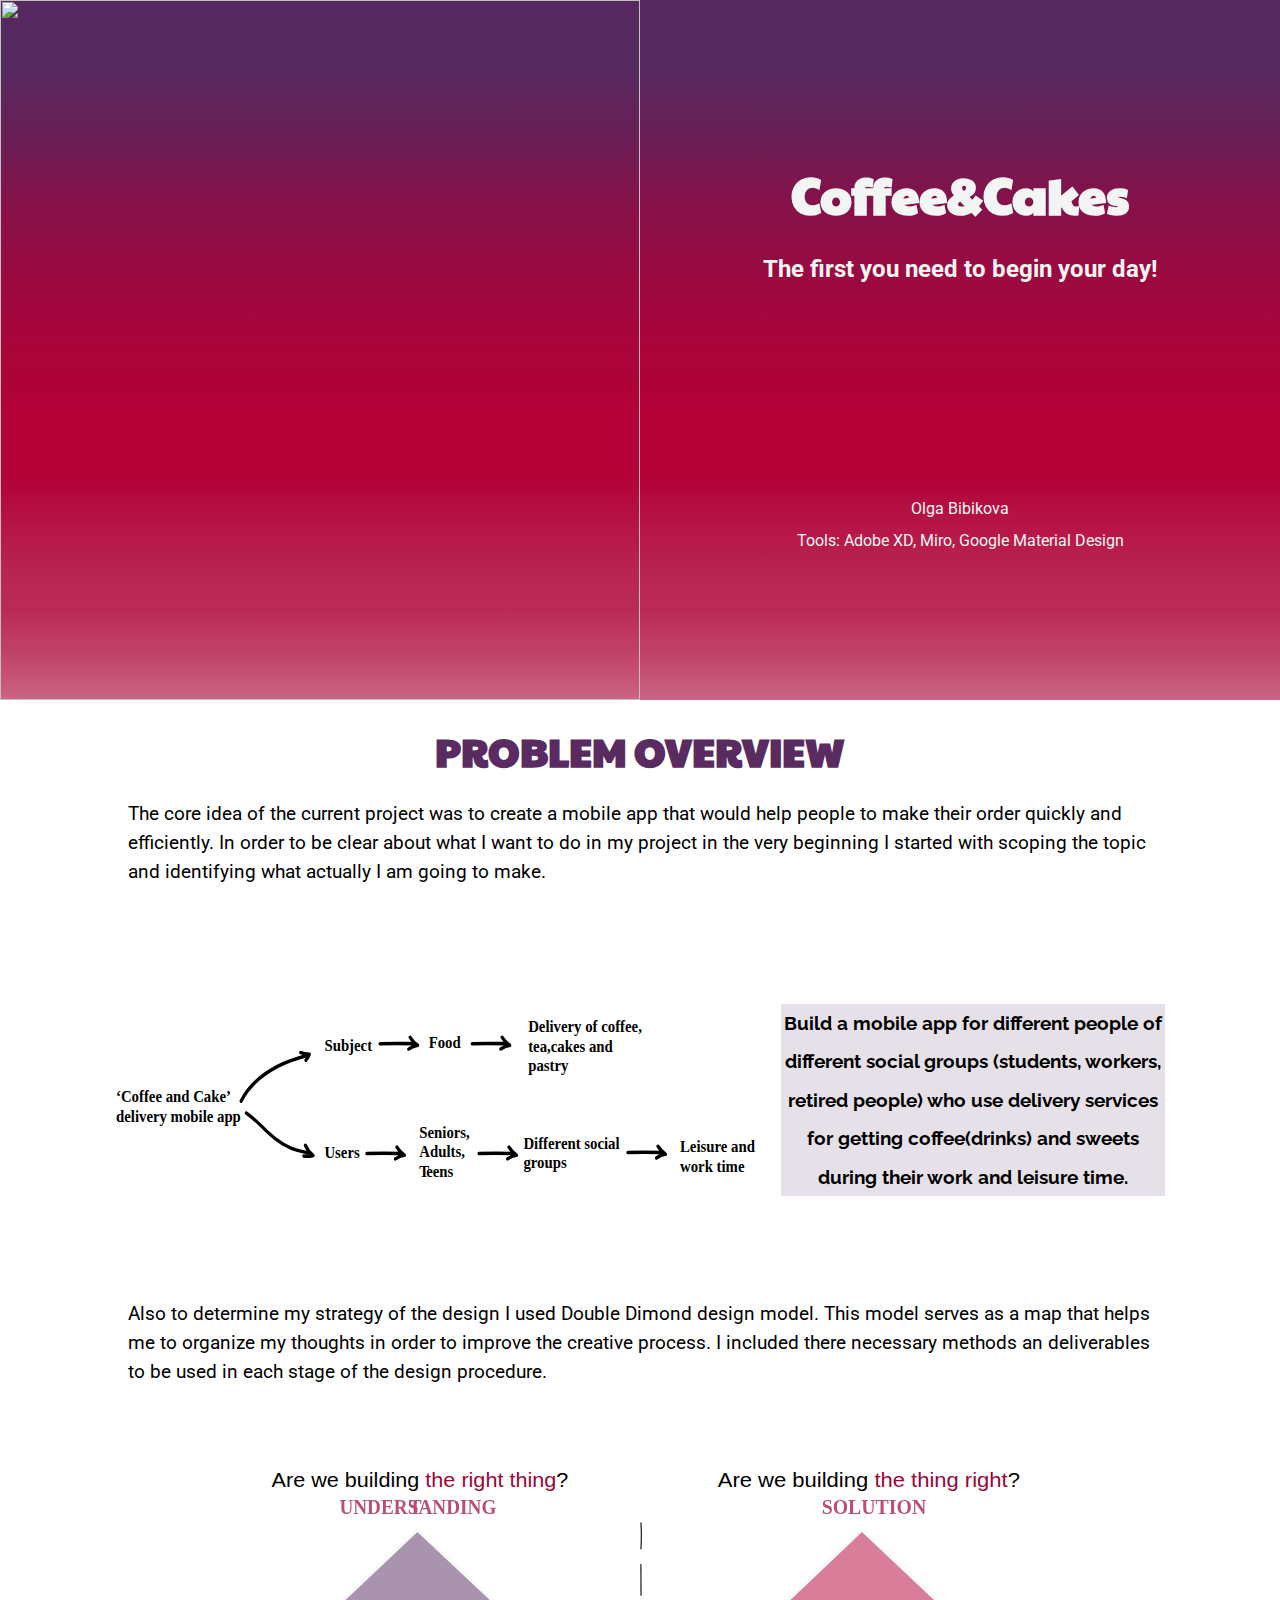
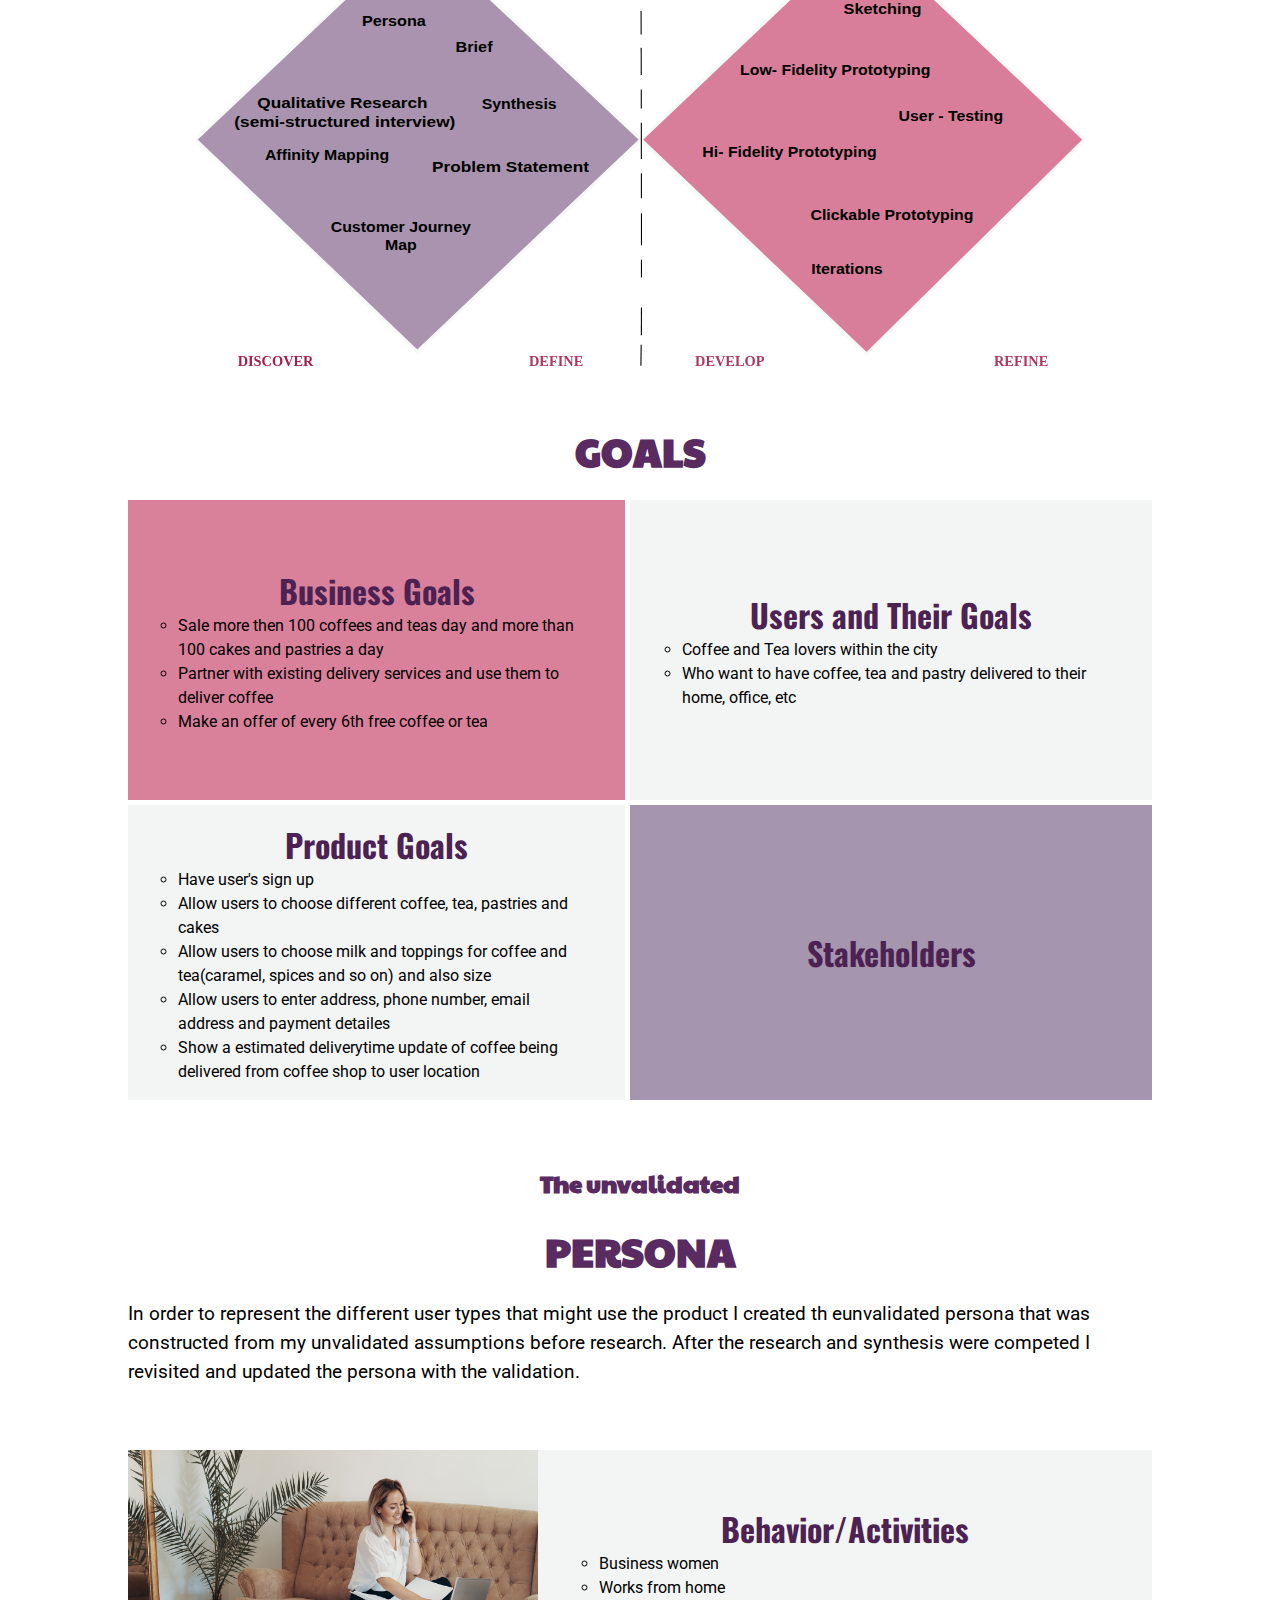
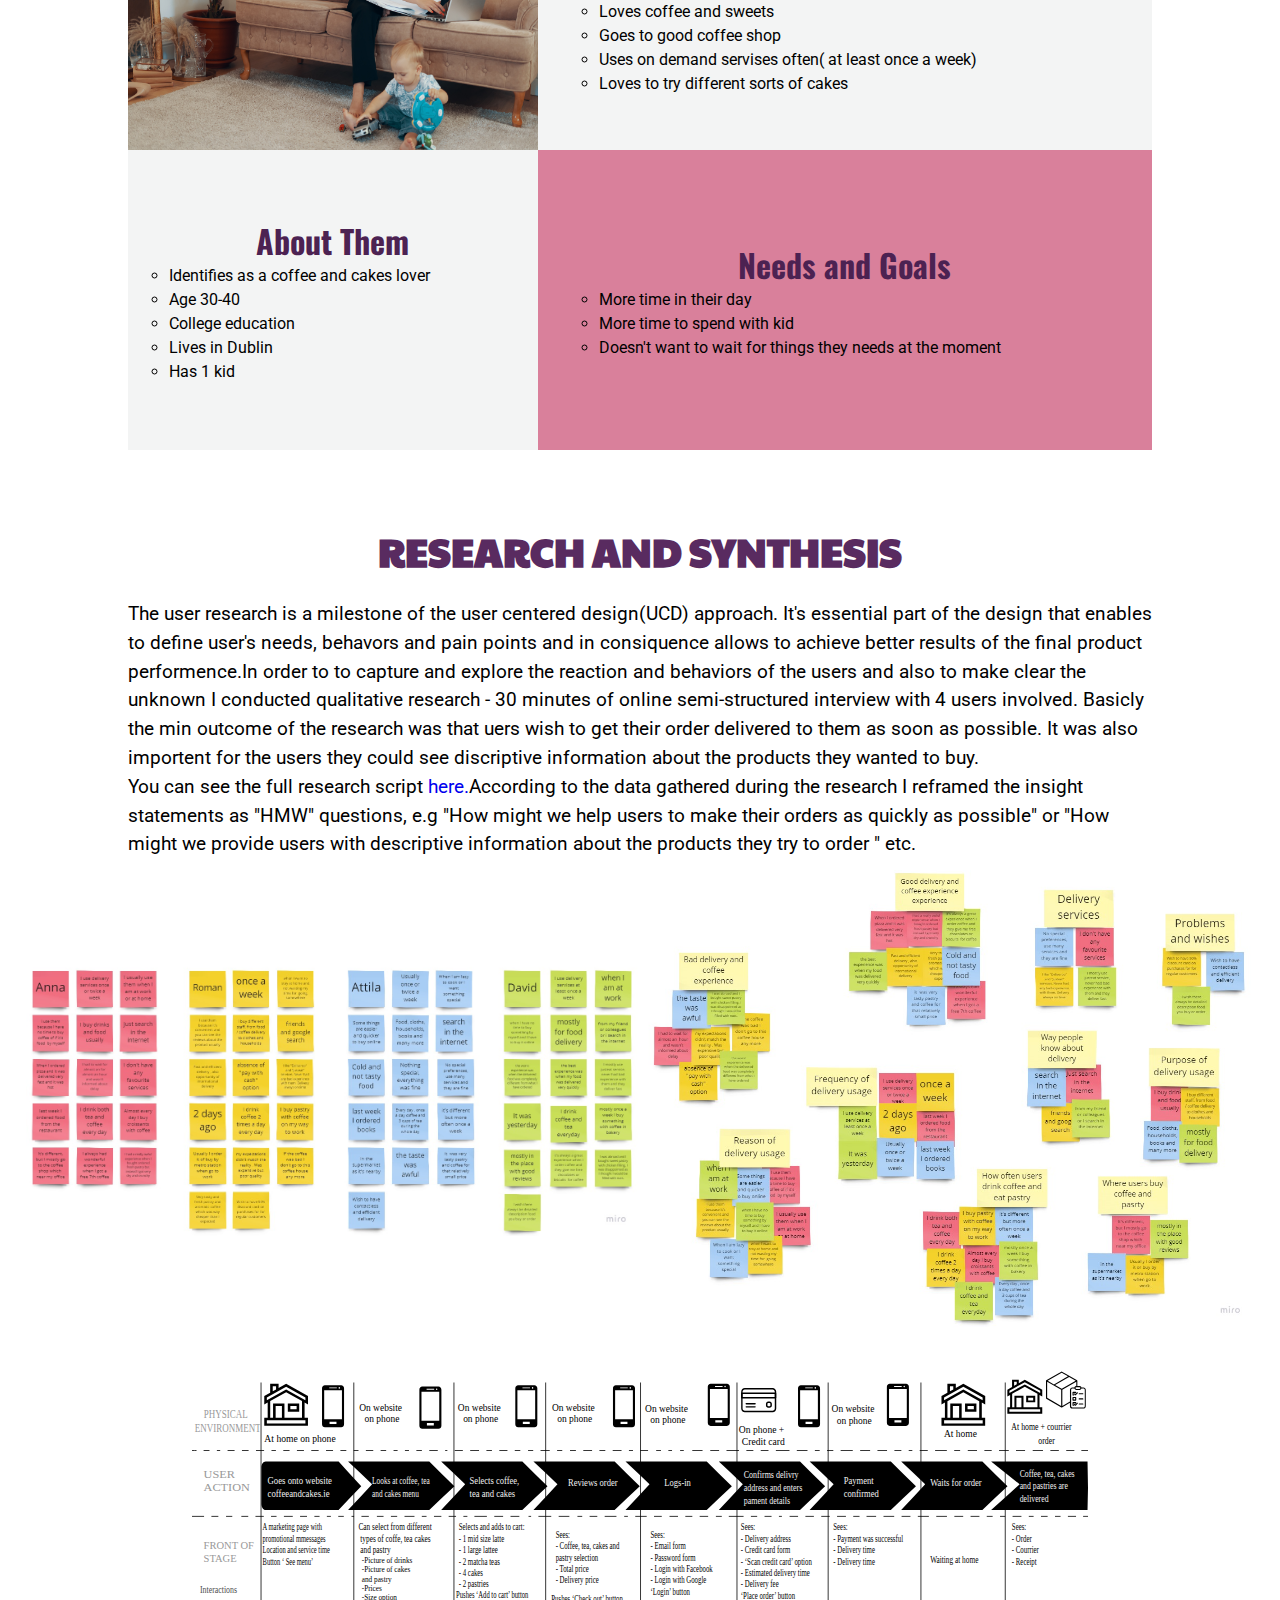
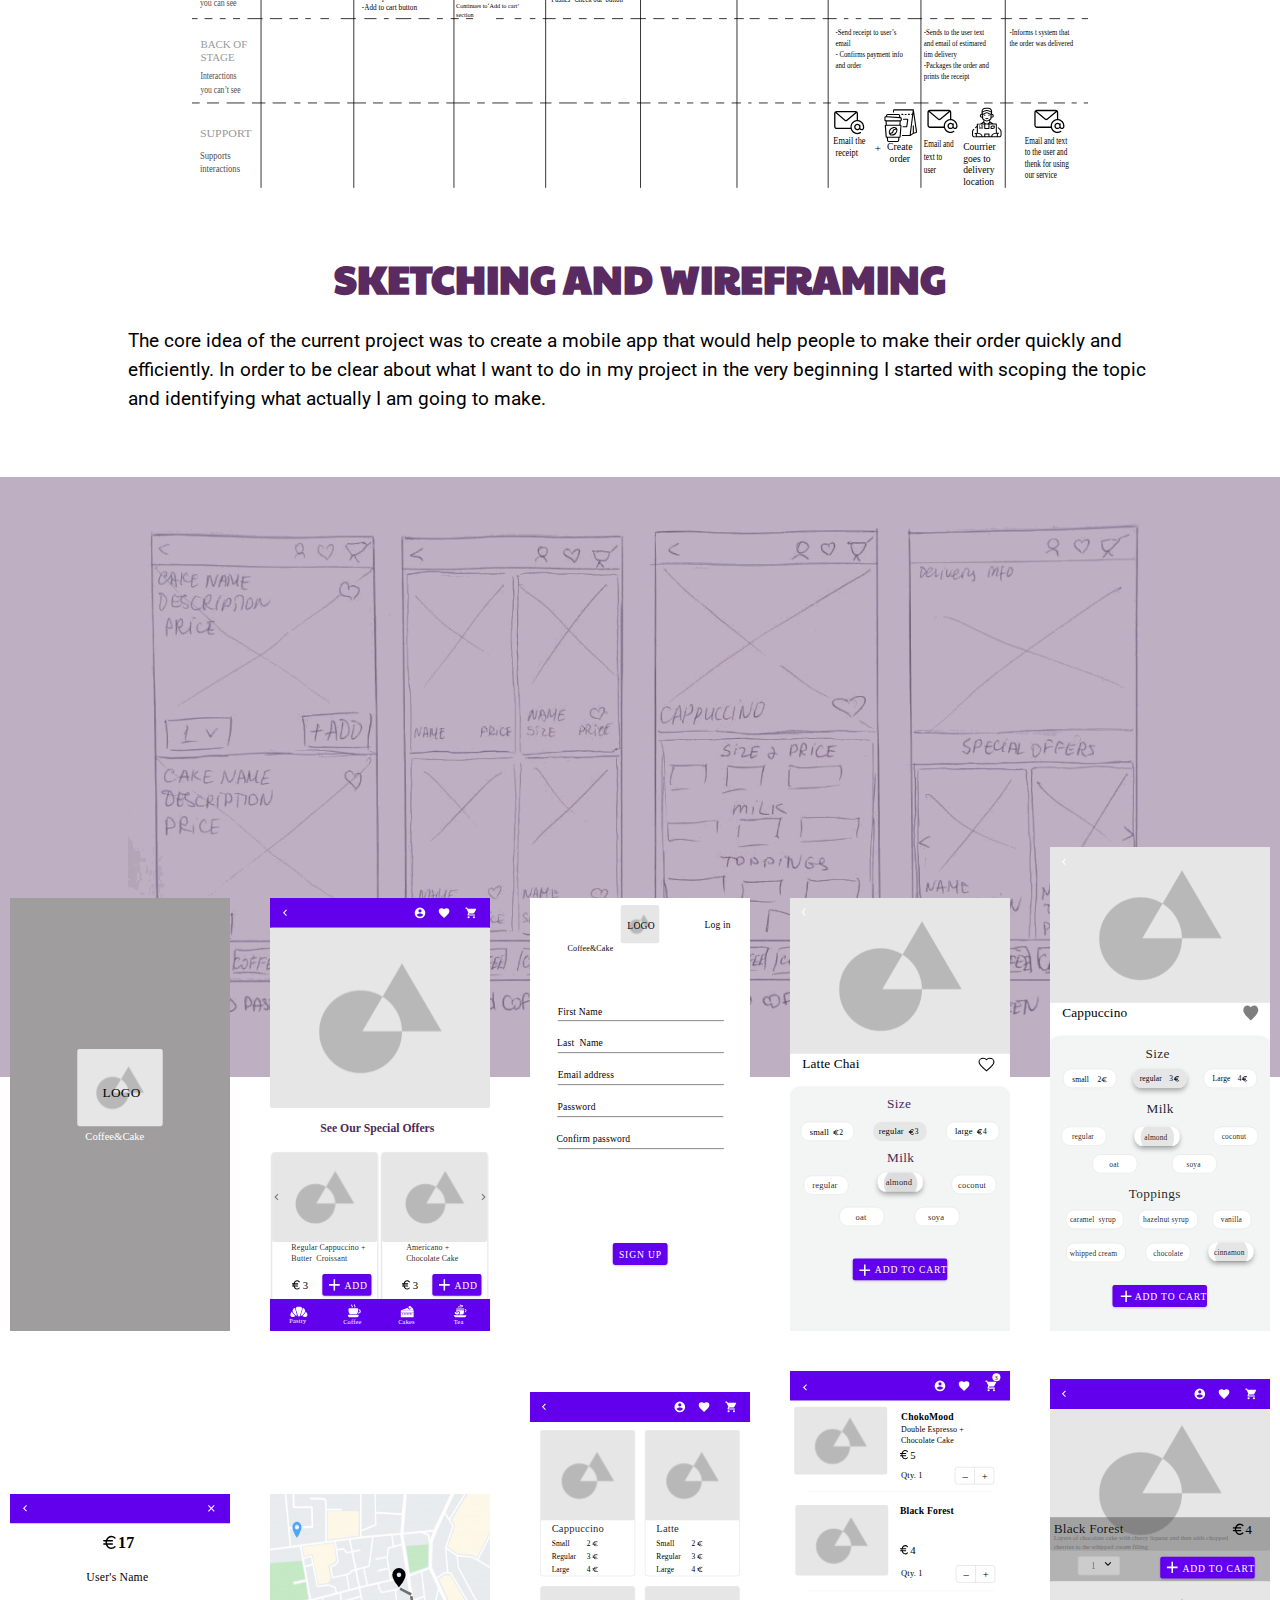
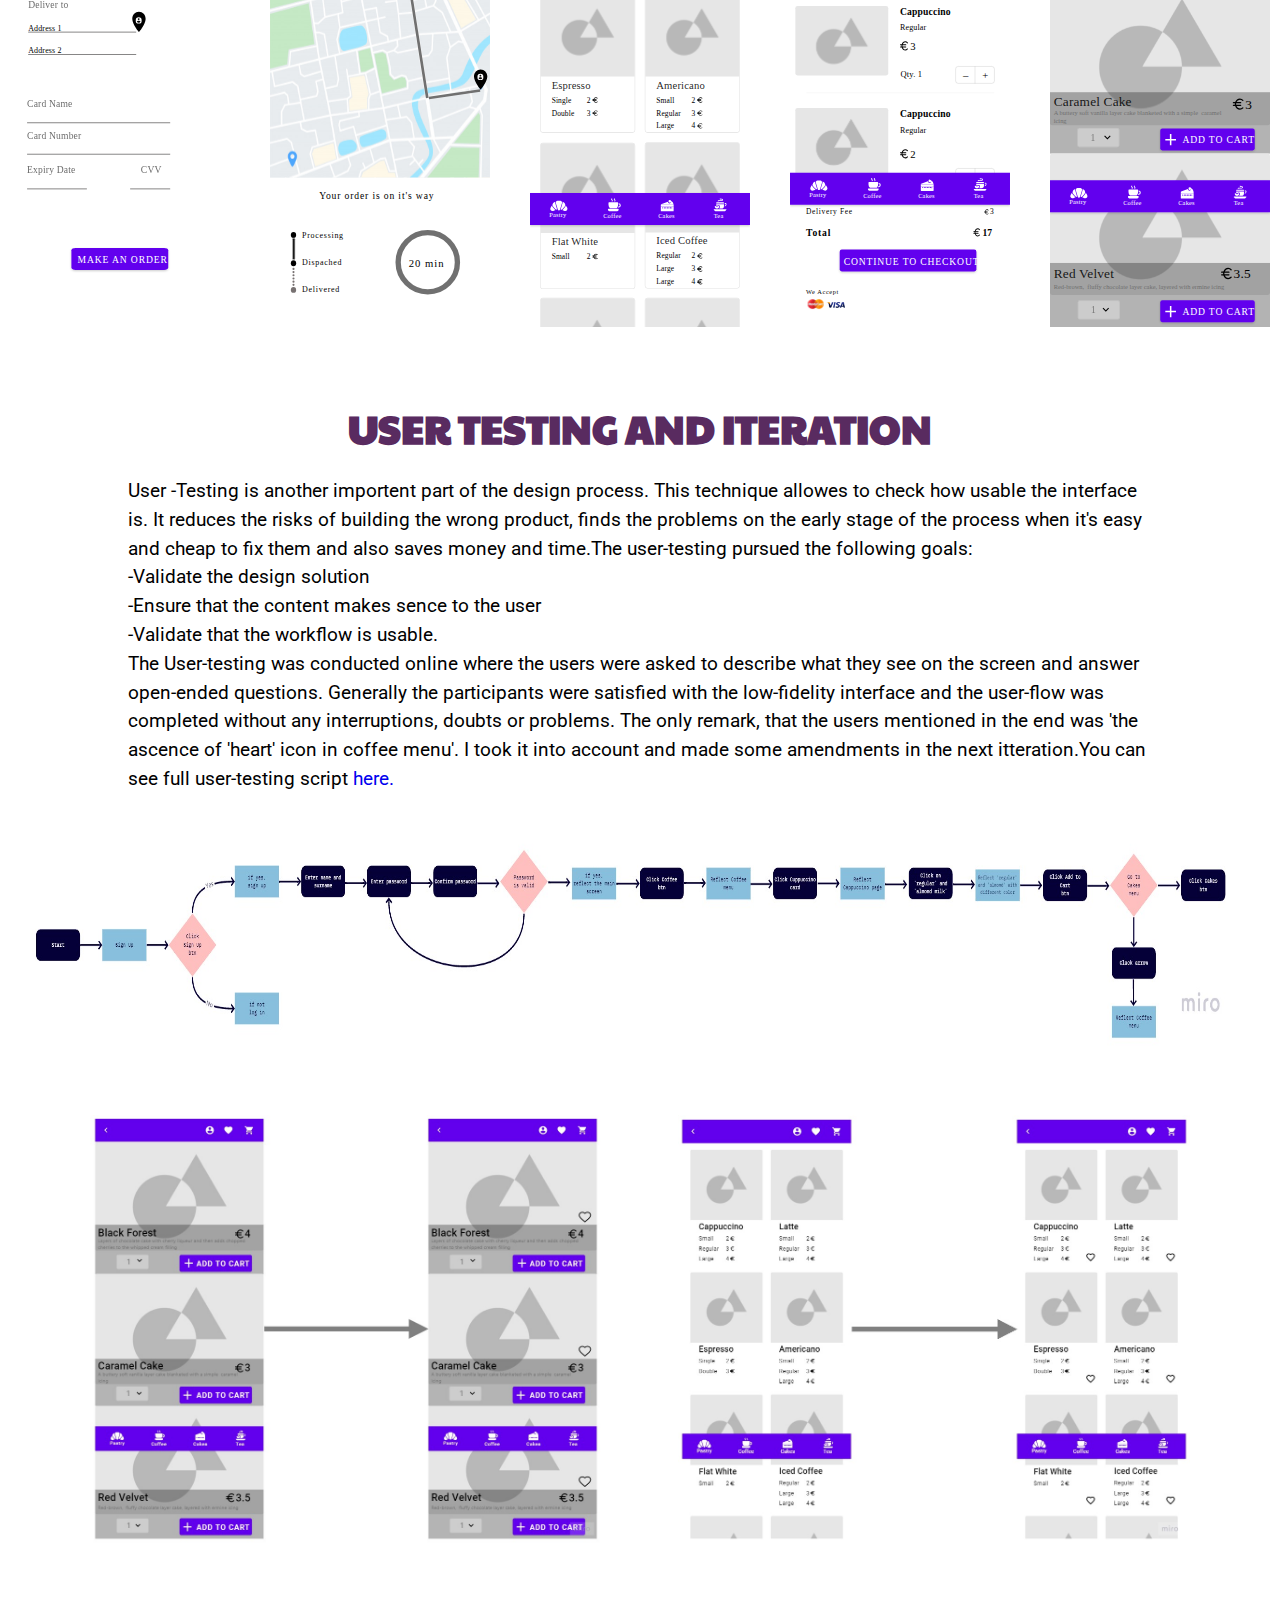
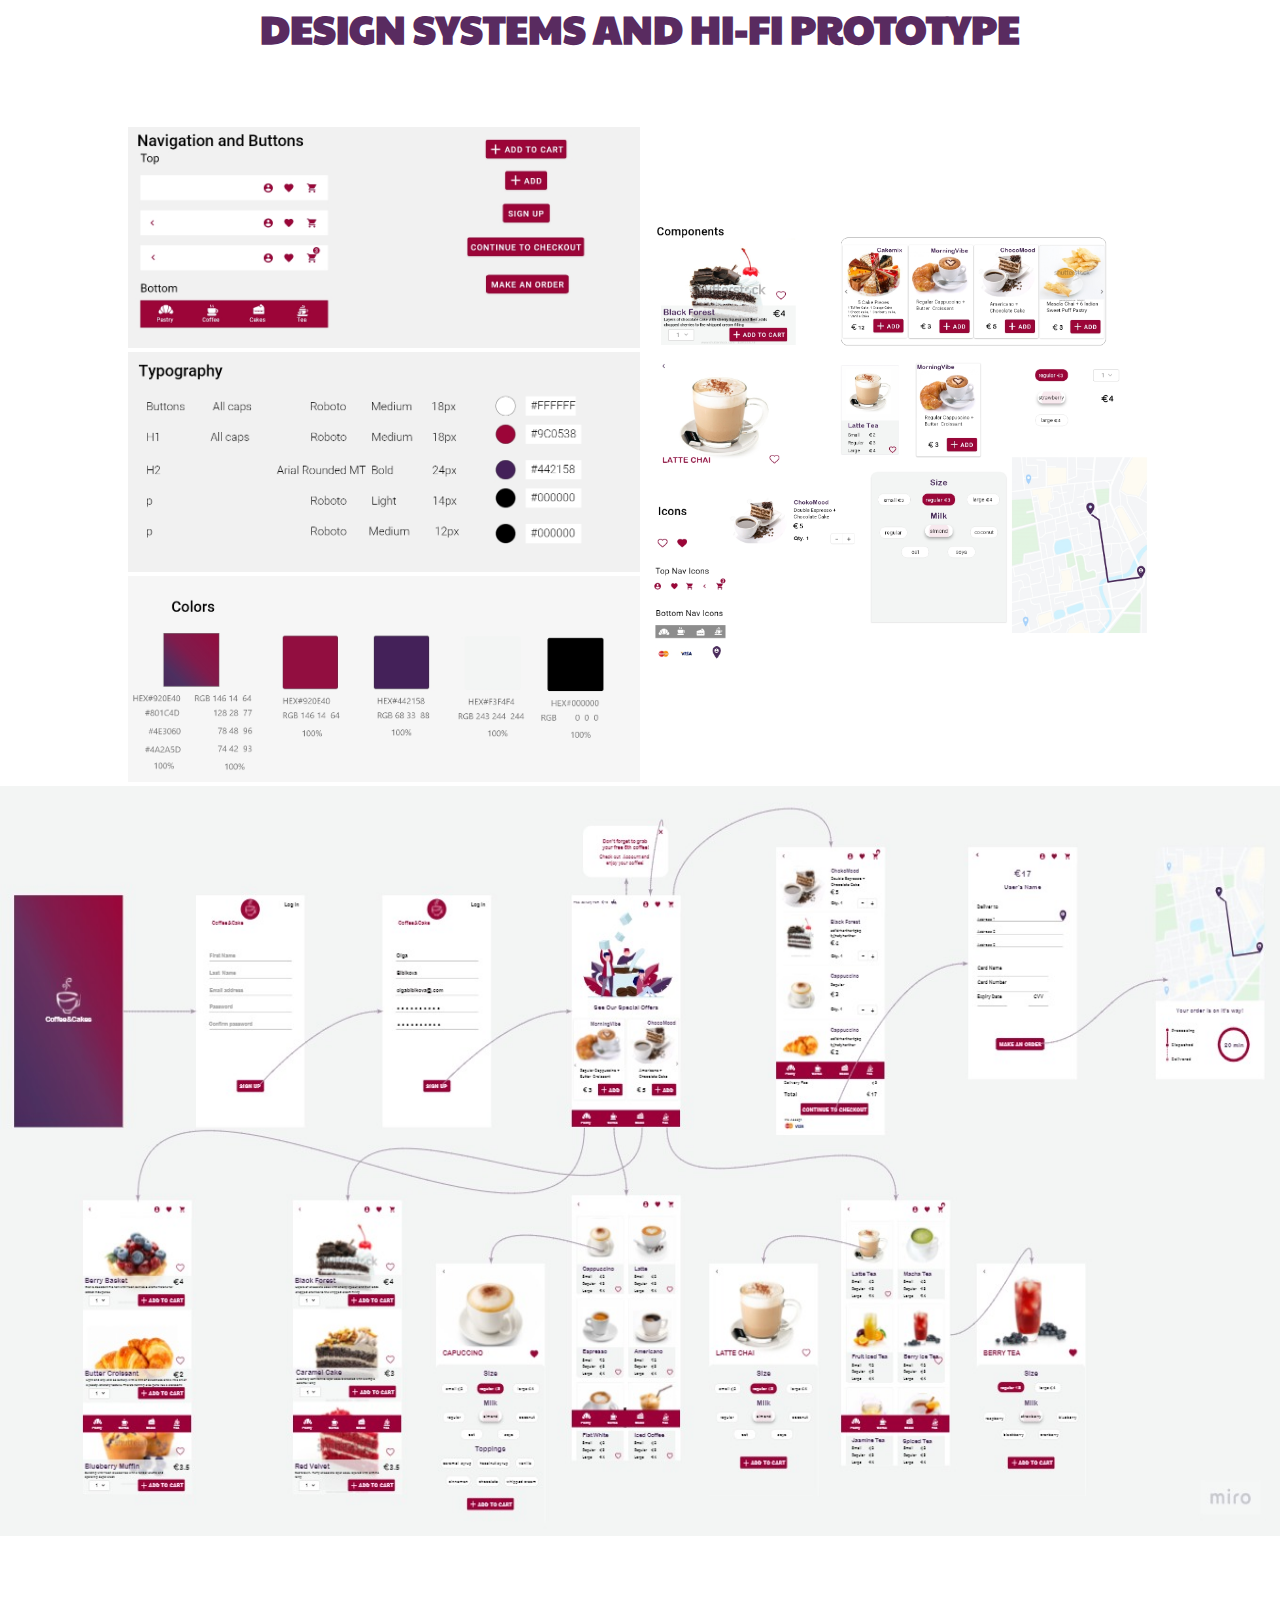
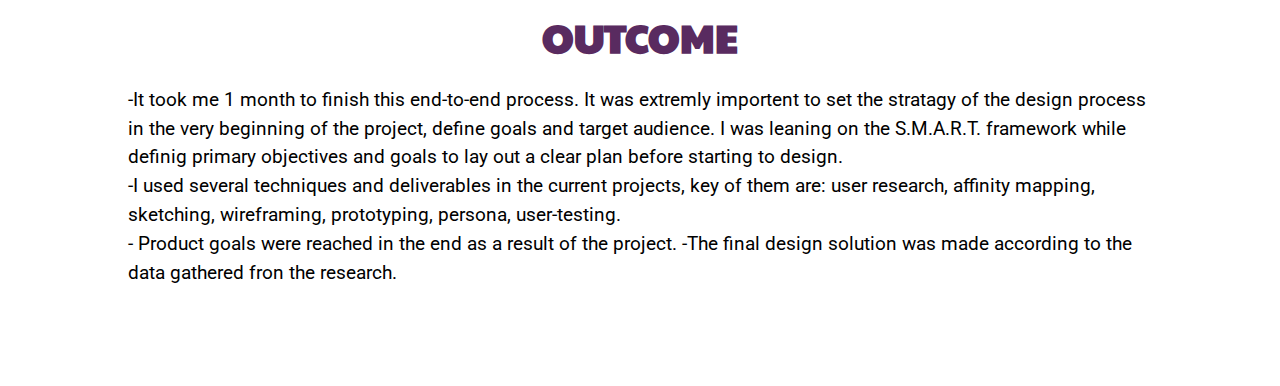
==== Coffee and cakes skillshare project/index.html @ ee116f61 "change folder" ====
<!DOCTYPE html>
<html lang="en">

<head>
    <meta charset="UTF-8">
    <meta name="viewport" content="width=device-width, initial-scale=1">
    <title>Document</title>
    <link rel="stylesheet" href="style.css">
</head>

<body>
    <header>
        <div class="mockup">
            <img src="mockup.png" alt="">
        </div>
        <div class="description">
            <h1>Coffee&Cakes</h1>
            <h3>The first you need to begin your day!</h3>
            <p>Olga Bibikova <br> Tools: Adobe XD, Miro, Google Material Design
            </p>
        </div>
    </header>

    <article>
        <article id="problem">

            <h1>PROBLEM OVERVIEW</h1>
            <p>The core idea of the current project was to create a mobile app that would help people to make their
                order quickly and efficiently. In order to be clear about what I want to do in my project
                in the very beginning I started with scoping the topic and identifying what actually I am going to make.
            </p>
            <div class="scope">
                <img src="scope chart.svg" alt="">
                <h4>Build a mobile app for different people of different social groups (students, workers, retired
                    people) who use delivery services for getting coffee(drinks) and sweets during their work and
                    leisure time.</h4>
            </div>
        </article>

        <article id="double-dimond">
            <p>Also to determine my strategy of the design I used Double Dimond design model. This model serves as a map
                that
                helps me to organize my thoughts in order to improve the creative process. I included there necessary
                methods an deliverables to be used in each stage of the design procedure. </p>
            <img src="double dimond 4.svg" alt="">
        </article>




        <article id="goals">
            <h1>GOALS</h1>
            <div class="goals">

                <div class="grid">
                    <div id="item1">
                        <h2>Business Goals</h2>
                        <ul>

                            <li>
                                <p>Sale more then 100 coffees and teas day and more than 100 cakes and pastries a day
                                </p>
                            </li>
                            <li>
                                <p>Partner with existing delivery services and use them to deliver coffee</p>
                            </li>
                            <li>
                                <p>Make an offer of every 6th free coffee or tea</p>
                            </li>
                        </ul>
                    </div>

                    <div id="item2">
                        <h2>Users and Their Goals</h2>
                        <ul>
                            <li>
                                <p>Coffee and Tea lovers within the city</p>
                            </li>
                            <li>
                                <p>Who want to have coffee, tea and pastry delivered to their home, office, etc</p>
                            </li>
                        </ul>
                    </div>
                    <div id="item3">
                        <h2>Product Goals</h2>
                        <ul>
                            <li>
                                <p>Have user's sign up</p>
                            </li>
                            <li>
                                <p>Allow users to choose different coffee, tea, pastries and cakes</p>
                            </li>
                            <li>
                                <p>Allow users to choose milk and toppings for coffee and tea(caramel, spices and so on)
                                    and also size
                                </p>
                            </li>
                            <li>
                                <p>Allow users to enter address, phone number, email address and payment detailes</p>
                            </li>
                            <li>
                                <p> Show a estimated deliverytime update of coffee being delivered from coffee shop to
                                    user location</p>
                            </li>
                        </ul>

                    </div>
                    <div id="item4">
                        <h2>Stakeholders</h2>
                    </div>
                </div>

            </div>
        </article>

        <article id="persona">
            <h3> The unvalidated</h3>
            <h1> PERSONA</h1>
            <p>In order to represent the different user types that might use the product I
                created th eunvalidated persona that was constructed from my unvalidated assumptions
                before research. After the research and synthesis were competed I revisited and updated the persona
                with the validation.
            </p>
            <div class="persona">

                <div class="gridpersona">
                    <div id="item5"><img src="persona 2.jpg" alt=""></div>
                    <div id="item6">
                        <h2>Behavior/Activities</h2>
                        <ul>
                            <li>Business women</li>
                            <li>Works from home</li>
                            <li>Loves coffee and sweets</li>
                            <li>Goes to good coffee shop</li>
                            <li>Uses on demand servises often( at least once a week)</li>
                            <li>Loves to try different sorts of cakes</li>
                        </ul>
                    </div>
                    <div id="item7">
                        <h2>About Them</h2>
                        <ul>
                            <li>Identifies as a coffee and cakes lover</li>
                            <li>Age 30-40</li>
                            <li>College education</li>
                            <li>Lives in Dublin</li>
                            <li>Has 1 kid</li>

                        </ul>
                    </div>
                    <div id="item8">
                        <h2>Needs and Goals</h2>
                        <ul>
                            <li>More time in their day</li>
                            <li>More time to spend with kid</li>
                            <li>Doesn't want to wait for things they needs at the moment</li>

                        </ul>
                    </div>
                </div>
            </div>
        </article>
        <article id="research">
            <h1>RESEARCH AND SYNTHESIS</h1>
            <p>The user research is a milestone of the user centered design(UCD) approach. It's essential part of the
                design
                that enables to define user's needs, behavors and pain points and in consiquence
                allows to achieve better results of the final product performence.In order to to capture and explore the
                reaction and behaviors
                of the users and also to make clear the unknown
                I conducted qualitative research - 30 minutes of online semi-structured interview with 4 users involved.
                Basicly the min outcome of the research was that
                uers wish to get their order delivered to them as soon as possible. It was also importent for the users
                they could see discriptive information about the products they wanted to buy. <br>
                You can see the full research script <a href="research script.pdf" target="blank">here.</a>According to
                the data gathered during the research I
                reframed the insight statements as "HMW" questions, e.g "How might we help users to make their orders as
                quickly as possible" or "How might we
                provide users with descriptive information about the products they try to order " etc.


            </p>

            <div class="affinitymap">
                <img src="affinity map full.jpg" alt="">
                <img src="affinity map by themes.jpg" alt="">
            </div>
            <div class="journey-map">
                <img src="Customer Journey map2.svg" alt="">
            </div>
        </article>
        <article id="lo-fi-prot">

            <h1>SKETCHING AND WIREFRAMING</h1>
            <p>The core idea of the current project was to create a mobile app that would help people to make their
                order quickly and efficiently. In order to be clear about what I want to do in my project
                in the very beginning I started with scoping the topic and identifying what actually I am going to make.
            </p>
            <div class="overlay">
                <div class="overlay-box"></div>
                <img src="sketch3transparent.png" alt="">
            </div>
            <div class="lo-fi-prot">

                <div class="lofiimg">
                    <img src="lofi/Google Pixel 3XL – 1.svg" alt="">
                    <img src="lofi/Google Pixel 3XL – 2.svg" alt="">
                    <img src="lofi/Google Pixel 3XL – 8.svg" alt="">
                    <img src="lofi/Google Pixel 3XL – 7.svg" alt="">
                    <img src="lofi/Google Pixel 3XL – 4.svg" alt="">
                </div>
                <div class="lofiimg1">
                    <img src="lofi/Google Pixel 3XL – 12.svg" alt="">
                    <img src="lofi/Google Pixel 3XL – 13.svg" alt="">
                    <img src="lofi/Google Pixel 3XL – 3.svg" alt="">
                    <img src="lofi/Google Pixel 3XL – 6.svg" alt="">
                    <img src="lofi/Google Pixel 3XL – 5.svg" alt="">
                </div>
            </div>

        </article>

        <article id="user-testing">
            <h1>USER TESTING AND ITERATION</h1>
            <p>User -Testing is another importent part of the design process.
                This technique allowes to check how usable the interface is.
                It reduces the risks of building the wrong product, finds the
                problems on the early stage of the process when it's easy and cheap to fix them and
                also saves money and time.The user-testing pursued the following goals:<br>
                -Validate the design solution<br>
                -Ensure that the content makes sence to the user<br>
                -Validate that the workflow is usable.<br>
                The User-testing was conducted online where the users were asked to describe what they see on the
                screen and answer open-ended questions. Generally the participants
                were satisfied with the low-fidelity interface and the user-flow was completed without
                any interruptions, doubts or problems. The only remark, that the users mentioned in the end
                was 'the ascence of 'heart' icon in coffee menu'. I took it into account and made some
                amendments in the next itteration.You can see full user-testing script <a href="user testing.pdf"
                    target="blank">here.</a>

            </p>
            <div class="user-testing-img">
                <img src="user flow.jpg" alt="">
            </div>
            <div class="iteration">
                <img src="iteration1.jpg" alt="">
                <img src="iteration2.jpg" alt="">
            </div>
        </article>
        <article id="design-systems">
            <h1>DESIGN SYSTEMS AND HI-FI PROTOTYPE</h1>
            <div class="design-systems">
                <ul class="colors">
                    <li><img src="design systems/Group 103.jpg" alt=""></li>
                    <li><img src="design systems/Group 104.jpg" alt=""></li>
                    <li><img src="design systems/Group 111.jpg" alt=""></li>
                </ul>
                <div class="components">
                    <img src="design systems/Group 105.jpg" alt="">
                </div>
            </div>
            <div class="hifidelity">
                <img src="hifidelity2.jpg" alt="">
            </div>
        </article>
        <article id="conclusion">
            <h1>OUTCOME</h1>


            <p>-It took me 1 month to finish this end-to-end process. It was extremly importent to set the stratagy of
                the
                design process in the very beginning of the project, define goals and target audience. I was leaning on
                the S.M.A.R.T. framework
                while definig primary objectives and goals to lay out a clear plan before starting to design. <br>


                -I used several techniques and deliverables in the current projects, key of them are: user research,
                affinity mapping,
                sketching, wireframing, prototyping, persona, user-testing.<br>

                - Product goals were reached in the end as a result of the project.
                -The final design solution was made according to the data gathered fron the research.

            </p>




        </article>
    </article>



</body>

</html>
---- Coffee and cakes skillshare project/style.css ----
@import url('https://fonts.googleapis.com/css2?family=Handlee&family=Roboto&display=swap');
@import url('https://fonts.googleapis.com/css2?family=Poller+One&display=swap');
@import url('https://fonts.googleapis.com/css2?family=Wendy+One&display=swap');
@import url('https://fonts.googleapis.com/css2?family=Paytone+One&display=swap');
@import url('https://fonts.googleapis.com/css2?family=Raleway&display=swap');
@import url('https://fonts.googleapis.com/css2?family=Oswald&display=swap');

* {
    margin: 0;
    padding: 0;
    text-decoration: none;

}

body {
    width: 100%;
    height: auto;
}

header {

    width: 100%;
    height: 700px;
    display: flex;
    background: rgb(203, 101, 132);
    background: linear-gradient(0deg, rgba(203, 101, 132, 1) 0%, rgba(194, 69, 107, 1) 6%, rgba(187, 42, 86, 1) 13%, rgba(185, 37, 82, 1) 18%, rgba(182, 16, 67, 1) 27%, rgba(179, 0, 55, 1) 32%, rgba(179, 0, 55, 1) 37%, rgba(179, 0, 55, 1) 42%, rgba(173, 2, 57, 1) 46%, rgba(169, 4, 59, 1) 52%, rgba(155, 9, 64, 1) 60%, rgba(146, 12, 68, 1) 65%, rgba(131, 18, 74, 1) 72%, rgba(109, 29, 84, 1) 79%, rgba(84, 42, 96, 1) 91%, rgba(86, 40, 95, 1) 100%);
}

.goals {
    display: flex;
    width: 100%;
    justify-content: center;
    height: 600px;

}

.grid {
    width: 80%;
    display: grid;
    grid-template-rows: 300px;
    grid-gap: 5px;
    margin-left: 1em;
    margin-right: 1em;
}

.grid h2,
.gridpersona h2 {
    font-family: 'Oswald', sans-serif;
    color: #4c2252;
    font-size: 200%;
}

.grid ul {
    display: flex;
    flex-direction: column;
    justify-content: center;
    width: 80%;
    line-height: 1.5;
    list-style: circle;
    font-family: 'Roboto', sans-serif;
}

#item1 {
    width: 100%;
    grid-column: 1;
    display: flex;
    flex-direction: column;
    justify-content: center;
    align-items: center;
    background-color: #d9809b;
}

#item2 {
    width: 100%;
    grid-column: 2;
    display: flex;
    flex-direction: column;
    justify-content: center;
    align-items: center;
    background-color: #F3F4F4;
}


#item3 {
    width: 100%;
    grid-column: 1;
    display: flex;
    flex-direction: column;
    justify-content: center;
    align-items: center;
    background-color: #F3F4F4;

}

#item4 {
    width: 100%;
    grid-column: 2;
    display: flex;
    flex-direction: column;
    justify-content: center;
    align-items: center;
    background-color: #a595af;

}

.image-coffee {
    width: 30%;
    display: block;
    background-color: #F3F4F4;

}

.goals img {
    width: 100%;
    height: 600px;
}

#goals {
    width: 100%;
    height: 700px;
    background-color: rgb(255, 255, 255);
    border-radius: 30px;
    align-items: center;
    display: block;

}

#goals h1,
#persona h1,
#research h1,
#problem h1,
#lo-fi-prot h1,
#user-testing h1,
#design-systems h1,
#conclusion h1 {
    width: 100%;
    height: 100px;
    display: flex;
    text-align: center;
    font-family: 'Paytone One', sans-serif;
    font-size: 250%;
    justify-content: center;
    align-items: center;
    color: #592b60;
}

#persona {
    width: 100%;
    height: auto;
    background-color: rgb(255, 255, 255);
    border-radius: 50px;
    align-items: center;
    display: block;
    margin-top: 50px;
}

.persona {
    display: flex;
    width: 100%;
    justify-content: center;
    height: 600px;

}

.gridpersona {
    width: 80%;
    display: grid;
    grid-template-rows: 300px;
    margin-left: 1em;
    margin-right: 1em;
    grid-template-columns: 40%;
}

#item5 {
    width: 100%;
    grid-column: 1;
    display: flex;
    flex-direction: column;
    justify-content: center;
    align-items: center;
    background-color: #ff6a8b;
}

#item5 img {
    width: 100%;
    height: 100%;
}

#item6 {
    width: 100%;
    grid-column: 2;
    display: flex;
    flex-direction: column;
    justify-content: center;
    align-items: center;
    background: #f3f4f4;
}

#item7 {
    width: 100%;
    grid-column: 1;
    display: flex;
    flex-direction: column;
    justify-content: center;
    align-items: center;
    background: #f3f4f4;

}

#item8 {
    width: 100%;
    grid-column: 2;
    display: flex;
    flex-direction: column;
    justify-content: center;
    align-items: center;
    background-color: #d9809b;
}

#persona h3 {
    width: 100%;
    justify-content: center;
    height: 50px;
    display: flex;
    align-items: flex-end;
    font-family: 'Paytone One', sans-serif;
    font-size: 150%;
    color: #592b60;
}

#persona p,
#problem p,
#double-dimond p,
#lo-fi-prot p,
#user-testing p {
    width: 80%;
    height: 150px;
    margin-left: 10%;
    font-family: 'Roboto', sans-serif;
    line-height: 1.5;
    font-size: 120%;


}

.gridpersona ul {
    display: flex;
    flex-direction: column;
    justify-content: center;
    width: 80%;
    line-height: 1.5;
    list-style: circle;
    font-family: 'Roboto', sans-serif;
}

#research {
    width: 100%;

    background-color: rgb(255, 255, 255);
    border-radius: 50px;
    align-items: center;
    display: block;
    margin-top: 50px;
}


#research-questions ul {
    width: 100%;
    height: 550px;
    display: flex;
    justify-content: center;
    list-style: none;
}

#research-questions ul li {
    width: 34%;
    margin: 10px;
    line-height: 1.5;
    border-style: solid;
    border-color: #b7cfd56b;
}



#research-questions ul li p {
    font-family: 'Roboto', sans-serif;
    line-height: 1.5;
    text-align: start;
    font-size: 100%;
}

#research h3 {
    font-family: 'Paytone One', sans-serif;
    width: 100%;
    text-align: center;
    height: 50px;
    justify-content: center;
    display: flex;
    align-items: center;
}

.affinitymap {
    width: 100%;
    display: flex;
    justify-content: center;
    align-items: center;

}

.affinitymap img {
    width: 48%;

}

.journey-map {
    width: 100%;
    height: 500px;
    display: flex;
    justify-content: center;
}

.journey-map img {
    width: 70%;
}

#double-dimond {
    width: 100%;
    height: 700px;

}

#double-dimond img {
    width: 100%;
    height: 500px;
    margin-top: 20px;
}

#problem {
    width: 100%;
    height: 600px;
}

.scope {
    width: 100%;
    height: 300px;
    display: flex;
    justify-content: center;
    align-items: center;
}

.scope img {
    width: 50%;
    height: 300px;
    margin-left: 2%;
}

.scope h4 {

    margin: 25px;
    width: 30%;
    align-content: center;
    text-align: center;
    display: flex;
    font-family: 'Raleway', sans-serif;
    line-height: 2;
    font-size: 120%;
    background: #a595af47;

}

.lo-fi-prot {
    width: 100%;
    height: auto;
    position: absolute;
    margin-top: -250px;
    z-index: 3;
}



#lo-fi-prot {
    width: 100%;
    height: 1750px;
}

.lofiimg {
    width: 100%;
    height: auto;
    display: flex;
    justify-content: center;
    align-items: end;
}

.lofiimg1 {
    width: 100%;
    height: auto;
    display: flex;
    justify-content: center;
    align-items: end;
}

.lofiimg img,
.lofiimg1 img {
    height: auto;
    width: 220px;
    margin: 20px;
}

.overlay {
    background-color: #a595af47;
    z-index: 2;
    display: flex;
    justify-content: center;
}

.overlay-box {
    height: 600px;
    width: 100%;
    position: absolute;
    z-index: 2;
    background-color: rgb(170 148 175 / 65%);

}

.overlay img {
    width: 80%;
    height: 600px;
}

#user-testing {
    width: 100%;
    height: 1200px;

}

.user-testing-img {
    width: 100%;
    height: 300px;
    justify-content: center;
    display: flex;
    align-items: center;
}

.user-testing-img img {
    width: 95%;
    height: 250px;
}

#user-testing p {
    height: 300px;
    display: block;
}

.iteration {
    width: 100%;
    display: flex;
    justify-content: center;

}

.iteration img {
    width: 40%;
    margin: 3%;

}

.design-systems {
    width: 100%;
    display: flex;
    justify-content: center;
    margin-top: 50px;
}

.colors {
    width: 40%;
    list-style-type: none;
}

.colors img {
    width: 100%;
}

.components {
    width: 40%;
    display: flex;

    align-items: center;

}

.components img {
    width: 100%
}

.hifidelity {
    width: 100%;
    height: 800px;

}

.hifidelity img {
    width: 100%;
    height: 750px;
}

.mockup {
    width: 50%;

}

.mockup img {
    width: 100%;
    height: 700px;
}

.description {
    width: 50%;
    line-height: 2;
    display: flex;
    flex-direction: column;
    justify-content: center;
    color: #f2f5f3;
}

.description h1 {
    font-family: 'Paytone One', sans-serif;
    font-size: 320%;
    text-align: center;
}

.description h3 {
    font-family: 'Roboto', sans-serif;
    font-size: 150%;
    text-align: center;
}

.description p {
    font-family: 'Roboto', sans-serif;
    margin-top: 200px;
    text-align: center;
}

#conclusion p {
    width: 80%;
    height: 100px;
    display: flex;
    margin-left: 10%;
    font-family: 'Roboto', sans-serif;
    line-height: 1.5;
    font-size: 120%;
    list-style-type: circle;
}

#conclusion {
    width: 100%;
    height: 400px;
}

#research p {
    width: 80%;
    height: 270px;
    margin-left: 10%;
    font-family: 'Roboto', sans-serif;
    line-height: 1.5;
    font-size: 120%;
}

@media (max-width: 767px) and (min-width: 319px) {
    header {
        width: 100%;
        height: 400px;
    }

    .mockup {
        width: 50%;

    }

    .mockup img {
        width: 100%;
        height: 300px;
    }

    .description h1 {
        font-size: 120%
    }

    .description h3 {
        font-family: 'Roboto', sans-serif;
        font-size: 100%;
        text-align: center;
    }

    .description p {
        font-family: 'Roboto', sans-serif;
        margin-top: 50px;
        text-align: center;
        font-size: 70%;
    }

    #goals h1,
    #persona h1,
    #research h1,
    #problem h1,
    #lo-fi-prot h1,
    #user-testing h1,
    #design-systems h1,
    #conclusion h1 {
        width: 100%;
        height: 100px;
        display: flex;
        text-align: center;
        font-family: 'Paytone One', sans-serif;
        font-size: 150%;
        justify-content: center;
        align-items: center;
        color: #592b60;
    }

    #persona p,
    #problem p,
    #double-dimond p,
    #lo-fi-prot p,
    #user-testing p {
        width: 95%;
        height: auto;
        margin-left: 0%;
        font-family: 'Roboto', sans-serif;
        line-height: 1.5;
        font-size: 100%;
        margin: 3%;
    }

    #problem {
        width: 100%;
        height: auto;
    }

    .scope {
        width: 100%;
        height: auto;
        display: block;
        justify-content: center;
        align-items: center;
    }

    .scope img {
        width: 100%;
        height: 200px;
        margin-left: 0%;
    }

    .scope h4 {
        margin: 0;
        width: 100%;
        align-content: center;
        text-align: center;
        display: flex;
        font-family: 'Raleway', sans-serif;
        line-height: 1.5;
        font-size: 100%;
        background: #a595af47;
    }

    #double-dimond {
        width: 100%;
        height: auto;
    }

    #double-dimond img {
        width: 100%;
        height: auto;
        margin-top: 20px;
    }

    #goals {
        width: 100%;
        height: auto;
        background-color: rgb(255, 255, 255);
        border-radius: 30px;
        align-items: center;
        display: block;

    }

    .goals {
        display: flex;
        width: 100%;
        justify-content: center;
        height: auto;

    }

    .grid {
        width: 90%;
        display: block;
        grid-template-rows: 300px;
        grid-gap: 5px;
        margin-left: 1em;
        margin-right: 1em;
    }

    .grid h2,
    .gridpersona h2 {
        font-family: 'Oswald', sans-serif;
        color: #4c2252;
        font-size: 100%;
    }

    #persona {
        width: 100%;
        height: auto;
        background-color: rgb(255, 255, 255);
        border-radius: 50px;
        align-items: center;
        display: block;
        margin-top: 0px;
    }

    .persona {
        display: flex;
        width: 100%;
        justify-content: center;
        height: auto;
    }

    .gridpersona {
        width: 90%;
        display: block;

    }

    #research p {
        width: 95%;
        height: auto;
        margin-left: 0%;
        font-family: 'Roboto', sans-serif;
        line-height: 1.5;
        font-size: 100%;
        margin: 3%;
    }

    .affinitymap {
        width: 100%;
        display: block;

    }

    .affinitymap img {
        width: 100%;
    }

    .journey-map img {
        width: 100%;
    }

    .journey-map {
        width: 100%;
        height: auto;

    }

    .overlay-box {
        height: 300px;
        width: 100%;

    }

    .overlay img {
        width: 100%;
        height: 300px;
    }

    #lo-fi-prot {
        width: 100%;
        height: auto;
    }

    .lo-fi-prot {
        width: 100%;
        height: auto;
        position: relative;
        margin-top: 0px;
        z-index: 3;
    }

    .lofiimg {
        width: 100%;
        height: auto;
        display: flex;
        justify-content: center;
        align-items: end;
    }

    .lofiimg img,
    .lofiimg1 img {
        height: auto;
        width: 50px;
        margin: 5px;
    }

    .user-testing-img {
        width: 100%;
        height: auto;
        justify-content: center;
        display: flex;
        align-items: center;
    }

    .user-testing-img img {
        width: 100%;
        height: auto;
    }

    .iteration img {
        width: 50%;
        margin: 0%;
    }

    #user-testing {
        width: 100%;
        height: auto;
    }

    .design-systems {
        width: 100%;
        display: flex;
        justify-content: center;
        margin-top: 0px;
    }

    .colors {
        width: 50%;
        list-style-type: none;
    }

    .components {
        width: 50%;
        display: flex;
        align-items: center;
    }

    .hifidelity img {
        width: 100%;
        height: auto;
    }

    .hifidelity {
        width: 100%;
        height: auto;
    }


    #conclusion p {
        width: 95%;
        height: auto;
        margin-left: 0%;
        font-family: 'Roboto', sans-serif;
        line-height: 1.5;
        font-size: 100%;
        margin: 3%;

    }

}

@media (max-width: 1024px) and (min-width: 768px) {

    .lo-fi-prot {
        width: 100%;
        height: auto;
        position: relative;
        margin-top: 0px;
        z-index: 3;
    }

    .overlay-box {
        height: 500px;
        width: 100%;
        position: absolute;
        z-index: 2;
        background-color: rgb(170 148 175 / 65%);
    }

    .overlay img {
        width: 80%;
        height: 500px;
    }

    #lo-fi-prot {
        width: 100%;
        height: auto;
    }

    .user-testing-img img {
        width: 95%;
        height: auto;
    }

    #user-testing p {
        height: 400px;
        display: block;
    }

    .hifidelity {
        width: 100%;
        height: auto;
    }

    .hifidelity {
        width: 100%;
        height: auto;
    }

    #goals {
        height: auto;
    }

    .goals {

        height: auto;
    }

    #research p {
        width: 80%;
        height: 470px;
        margin-left: 10%;
        font-family: 'Roboto', sans-serif;
        line-height: 1.5;
        font-size: 120%;
    }


    .journey-map img {
        width: 80%;
    }

    .hifidelity img {
        width: 100%;
        height: auto;
    }

    .lofiimg img,
    .lofiimg1 img {
        height: auto;
        width: 120px;
        margin: 20px;
    }


}

@media screen and (min-width: 1920px) {
    header {
        width: 100%;
        height: 900px;
    }

    .mockup {
        width: 50%;
        display: flex;
        justify-content: center;
    }

    .mockup img {
        width: 60%;
        height: 900px;
    }

    .grid {
        width: 50%;

    }

    .gridpersona {
        width: 50%;

    }

    .affinitymap img {
        width: 30%;
    }

    .overlay img {
        width: auto;
        height: auto;
    }

    .overlay-box {
        height: 655px;

    }

    #user-testing {
        width: 100%;
        height: auto;
    }

    .hifidelity {
        width: 100%;
        height: 800px;
        display: flex;
        justify-content: center;
    }

    .hifidelity img {
        width: auto;
        height: 750px;
    }

    .iteration img {
        width: 20%;
        margin: 3%;
    }

    .colors img {
        width: 70%;
    }

    .components {
        width: 30%;
        display: flex;
        align-items: center;
    }

    .scope img {
        width: 30%;
        height: 300px;
        margin-left: 2%;
    }

}
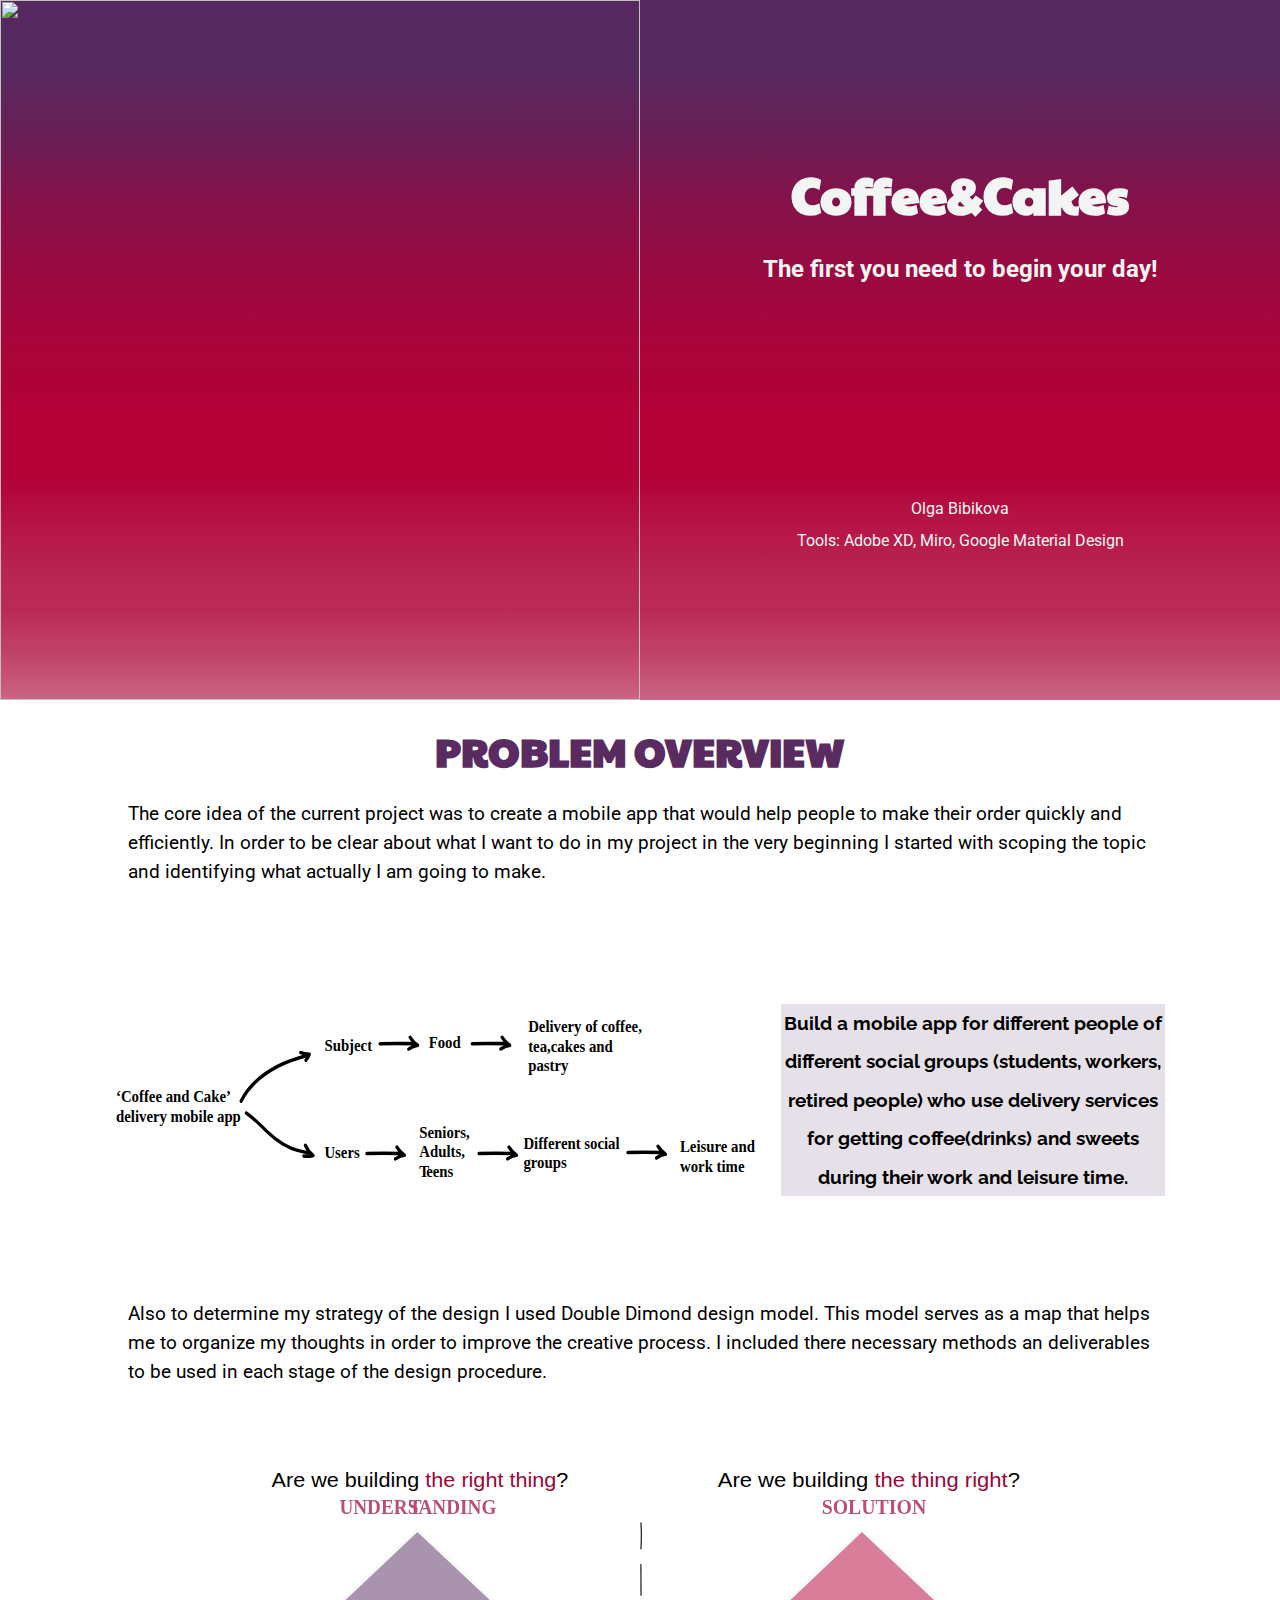
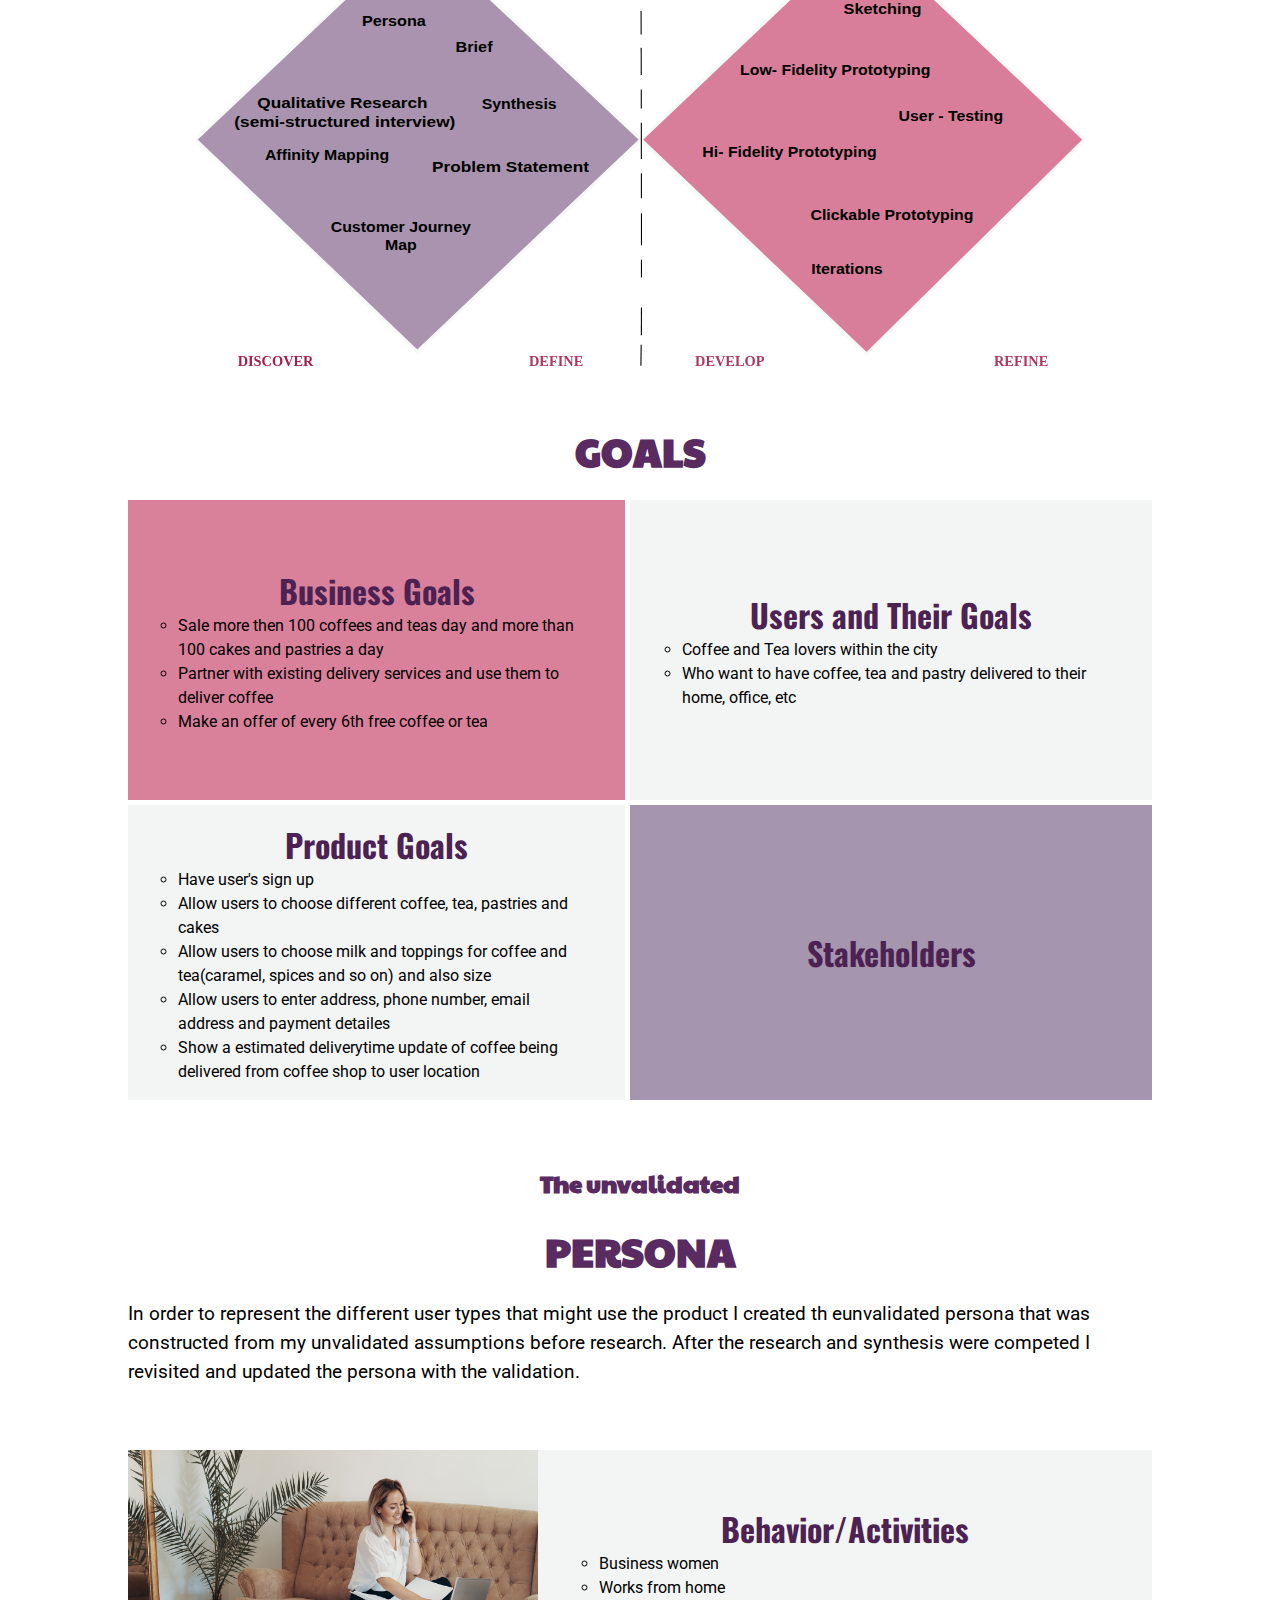
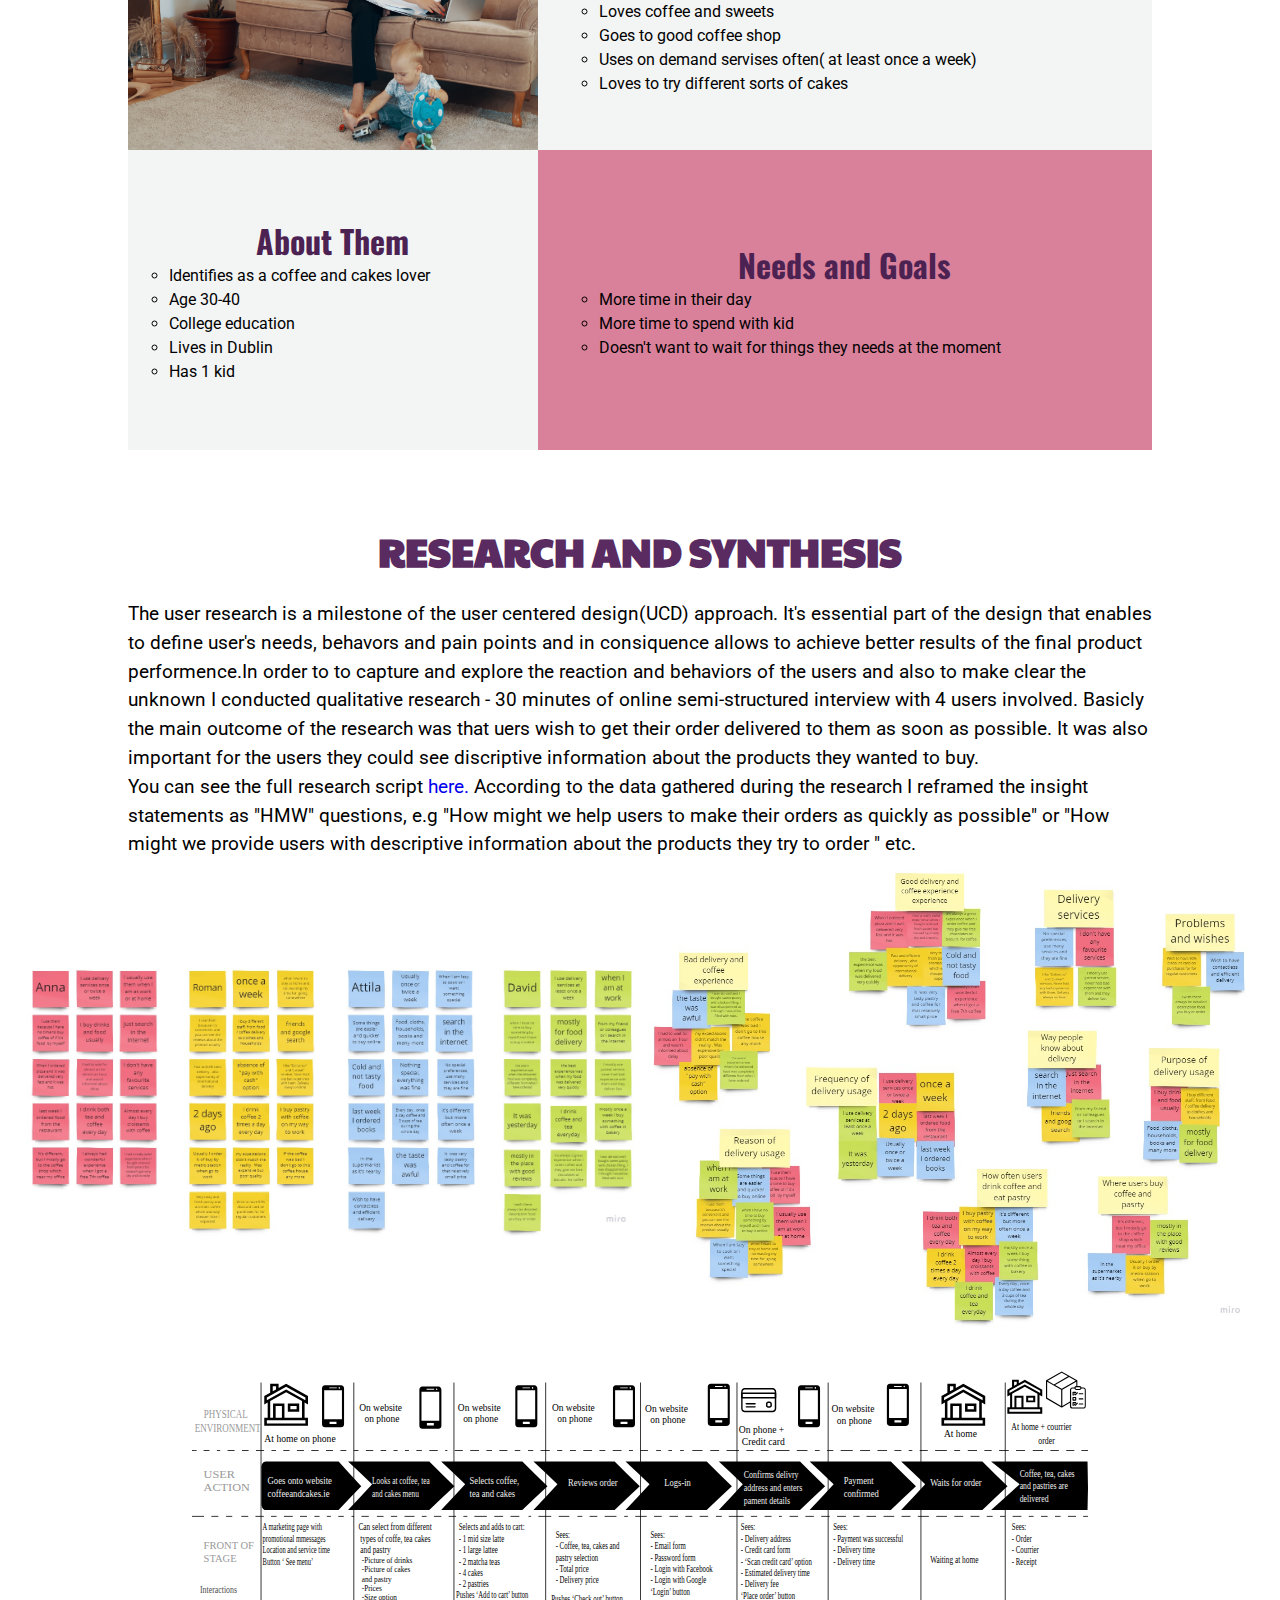
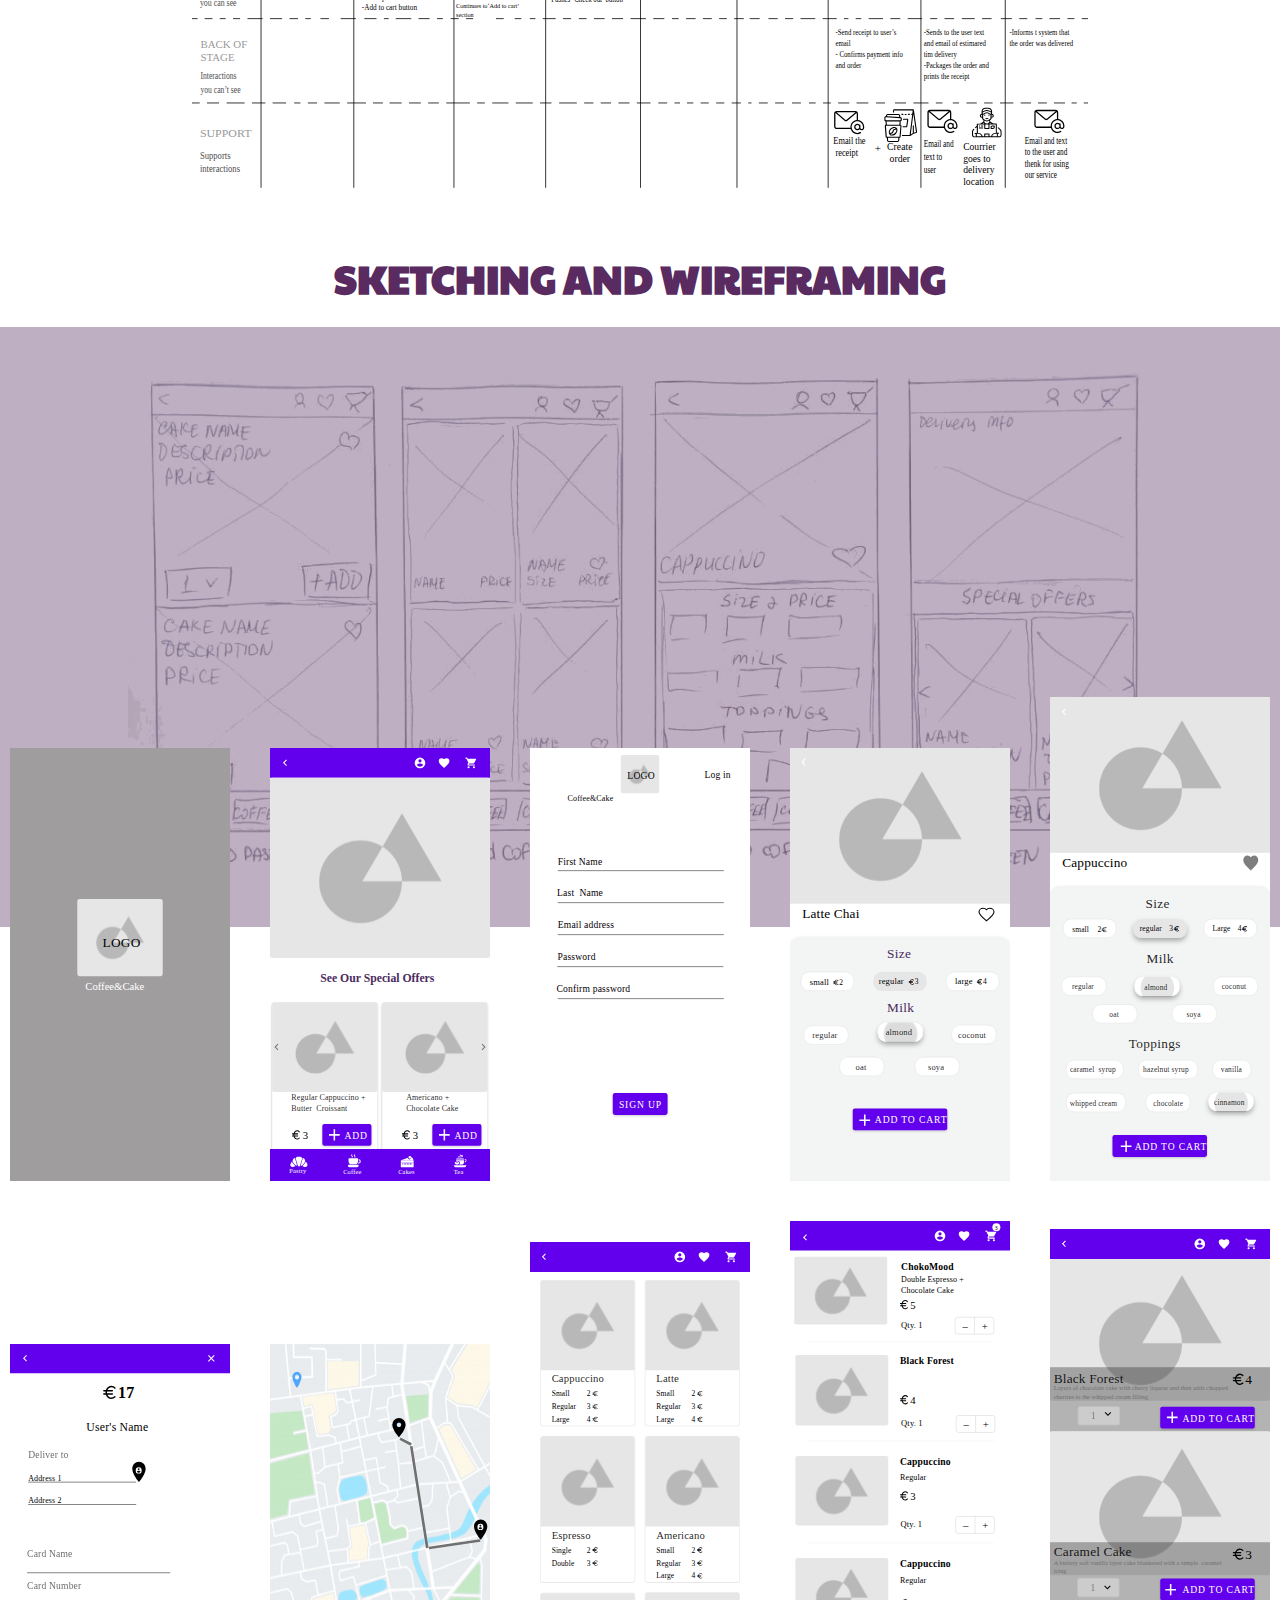
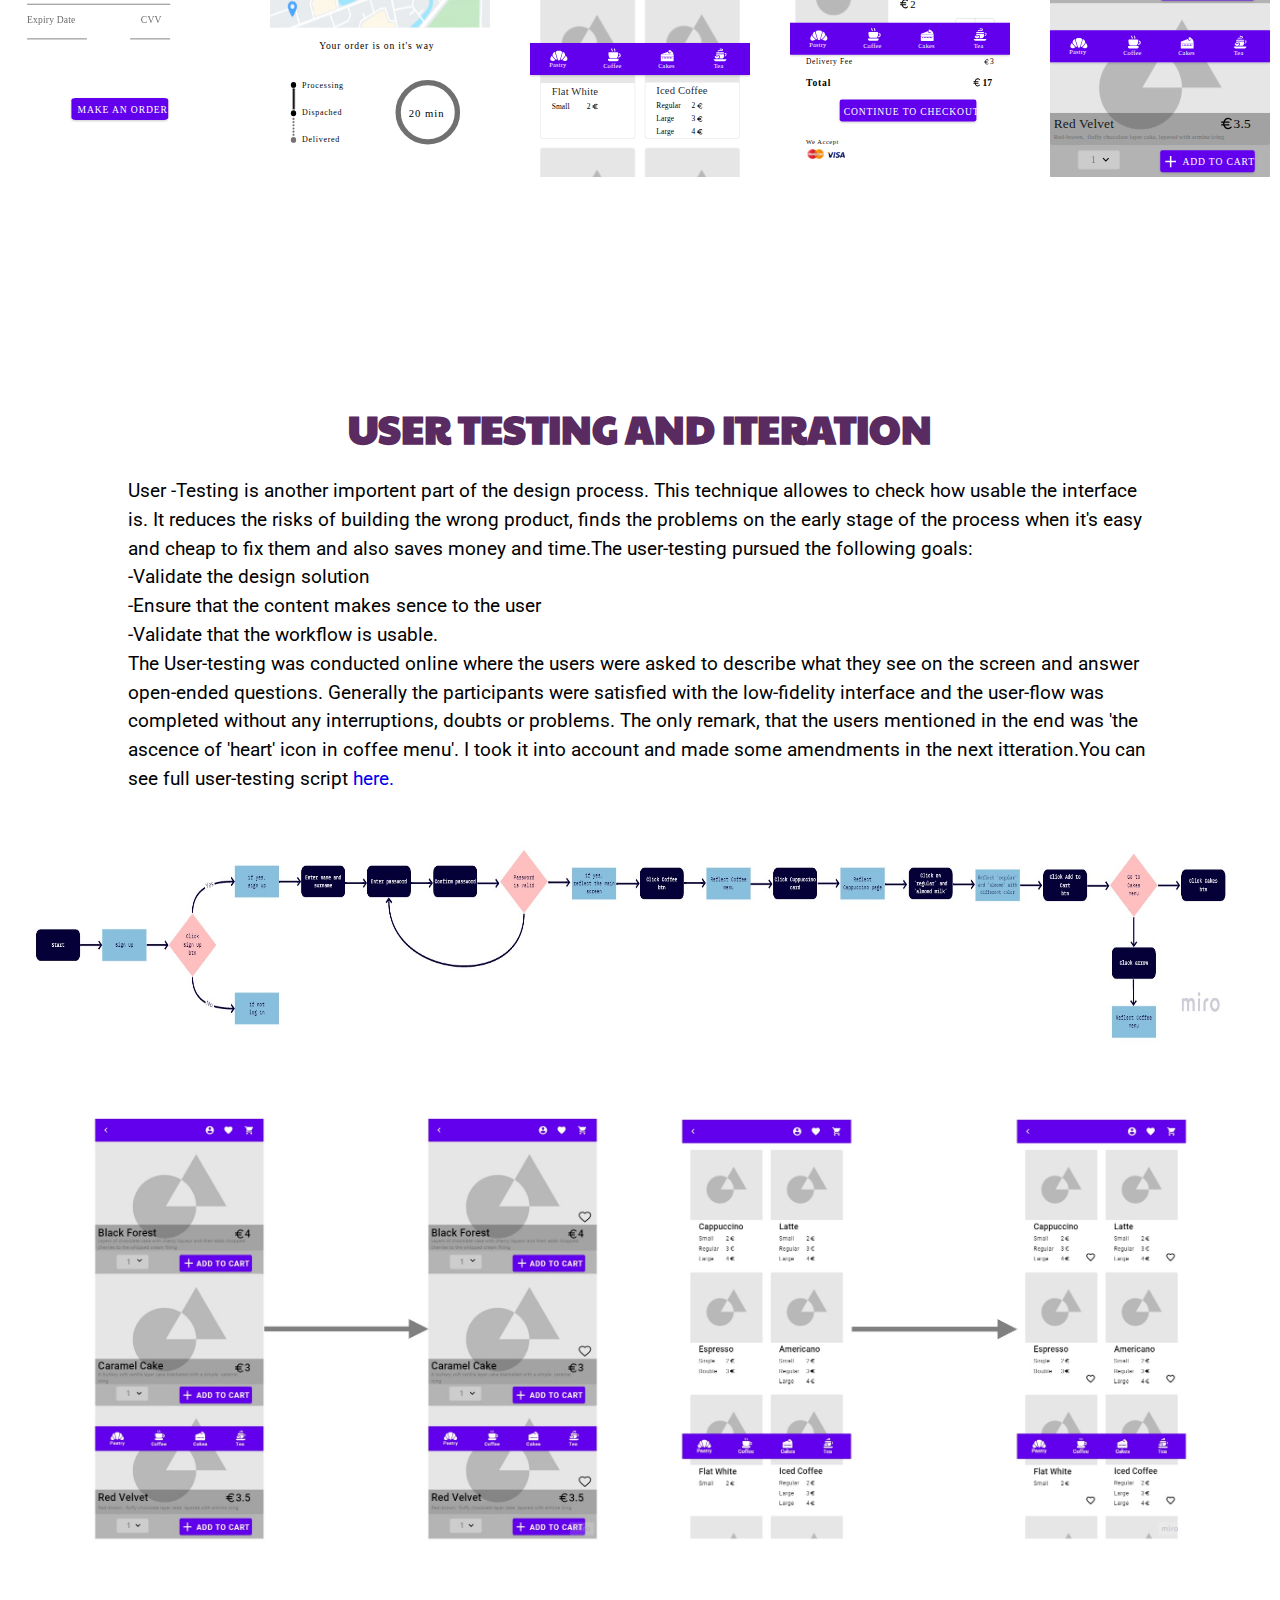
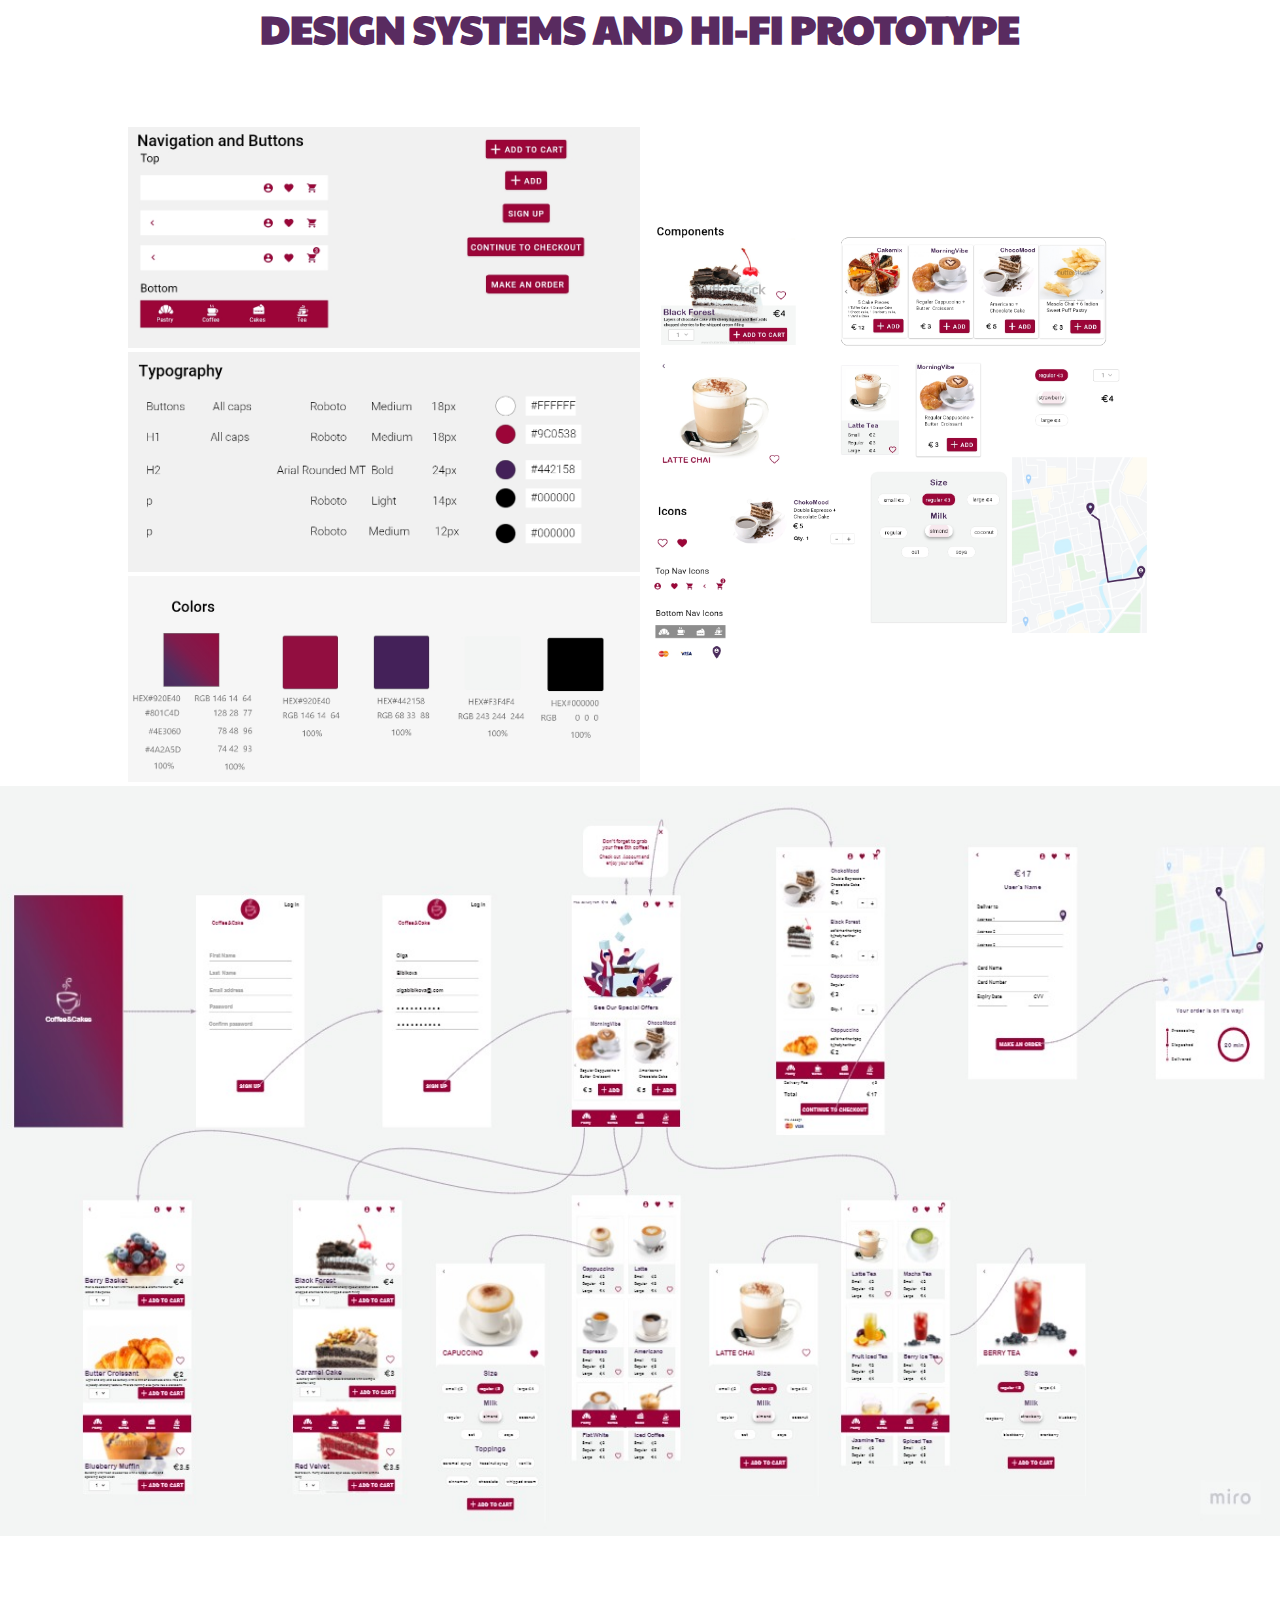
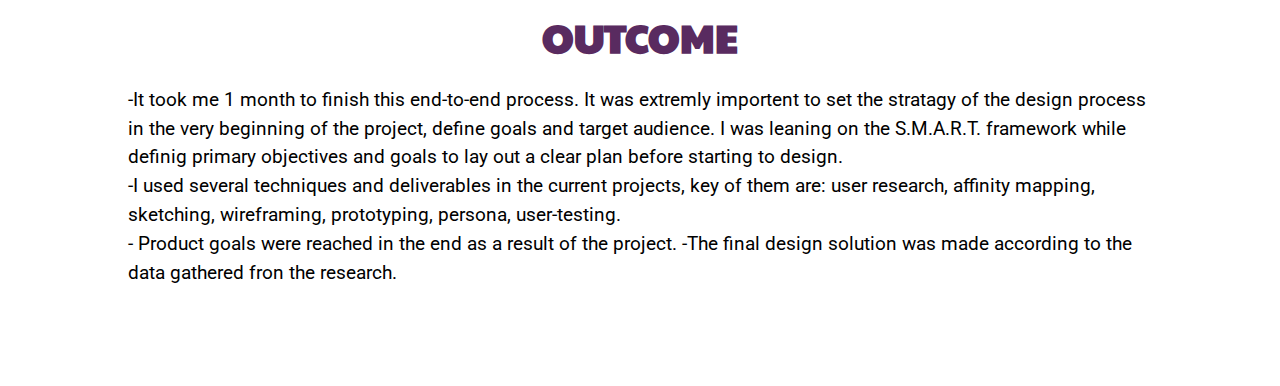
==== commit ea991c20: "Fix errors and change text" ====
--- a/Coffee and cakes skillshare project/index.html
+++ b/Coffee and cakes skillshare project/index.html
@@ -168,10 +168,10 @@
                 reaction and behaviors
                 of the users and also to make clear the unknown
                 I conducted qualitative research - 30 minutes of online semi-structured interview with 4 users involved.
-                Basicly the min outcome of the research was that
-                uers wish to get their order delivered to them as soon as possible. It was also importent for the users
+                Basicly the main outcome of the research was that
+                uers wish to get their order delivered to them as soon as possible. It was also important for the users
                 they could see discriptive information about the products they wanted to buy. <br>
-                You can see the full research script <a href="research script.pdf" target="blank">here.</a>According to
+                You can see the full research script <a href="research script.pdf" target="blank">here.</a> According to
                 the data gathered during the research I
                 reframed the insight statements as "HMW" questions, e.g "How might we help users to make their orders as
                 quickly as possible" or "How might we
@@ -191,10 +191,7 @@
         <article id="lo-fi-prot">
 
             <h1>SKETCHING AND WIREFRAMING</h1>
-            <p>The core idea of the current project was to create a mobile app that would help people to make their
-                order quickly and efficiently. In order to be clear about what I want to do in my project
-                in the very beginning I started with scoping the topic and identifying what actually I am going to make.
-            </p>
+     
             <div class="overlay">
                 <div class="overlay-box"></div>
                 <img src="sketch3transparent.png" alt="">
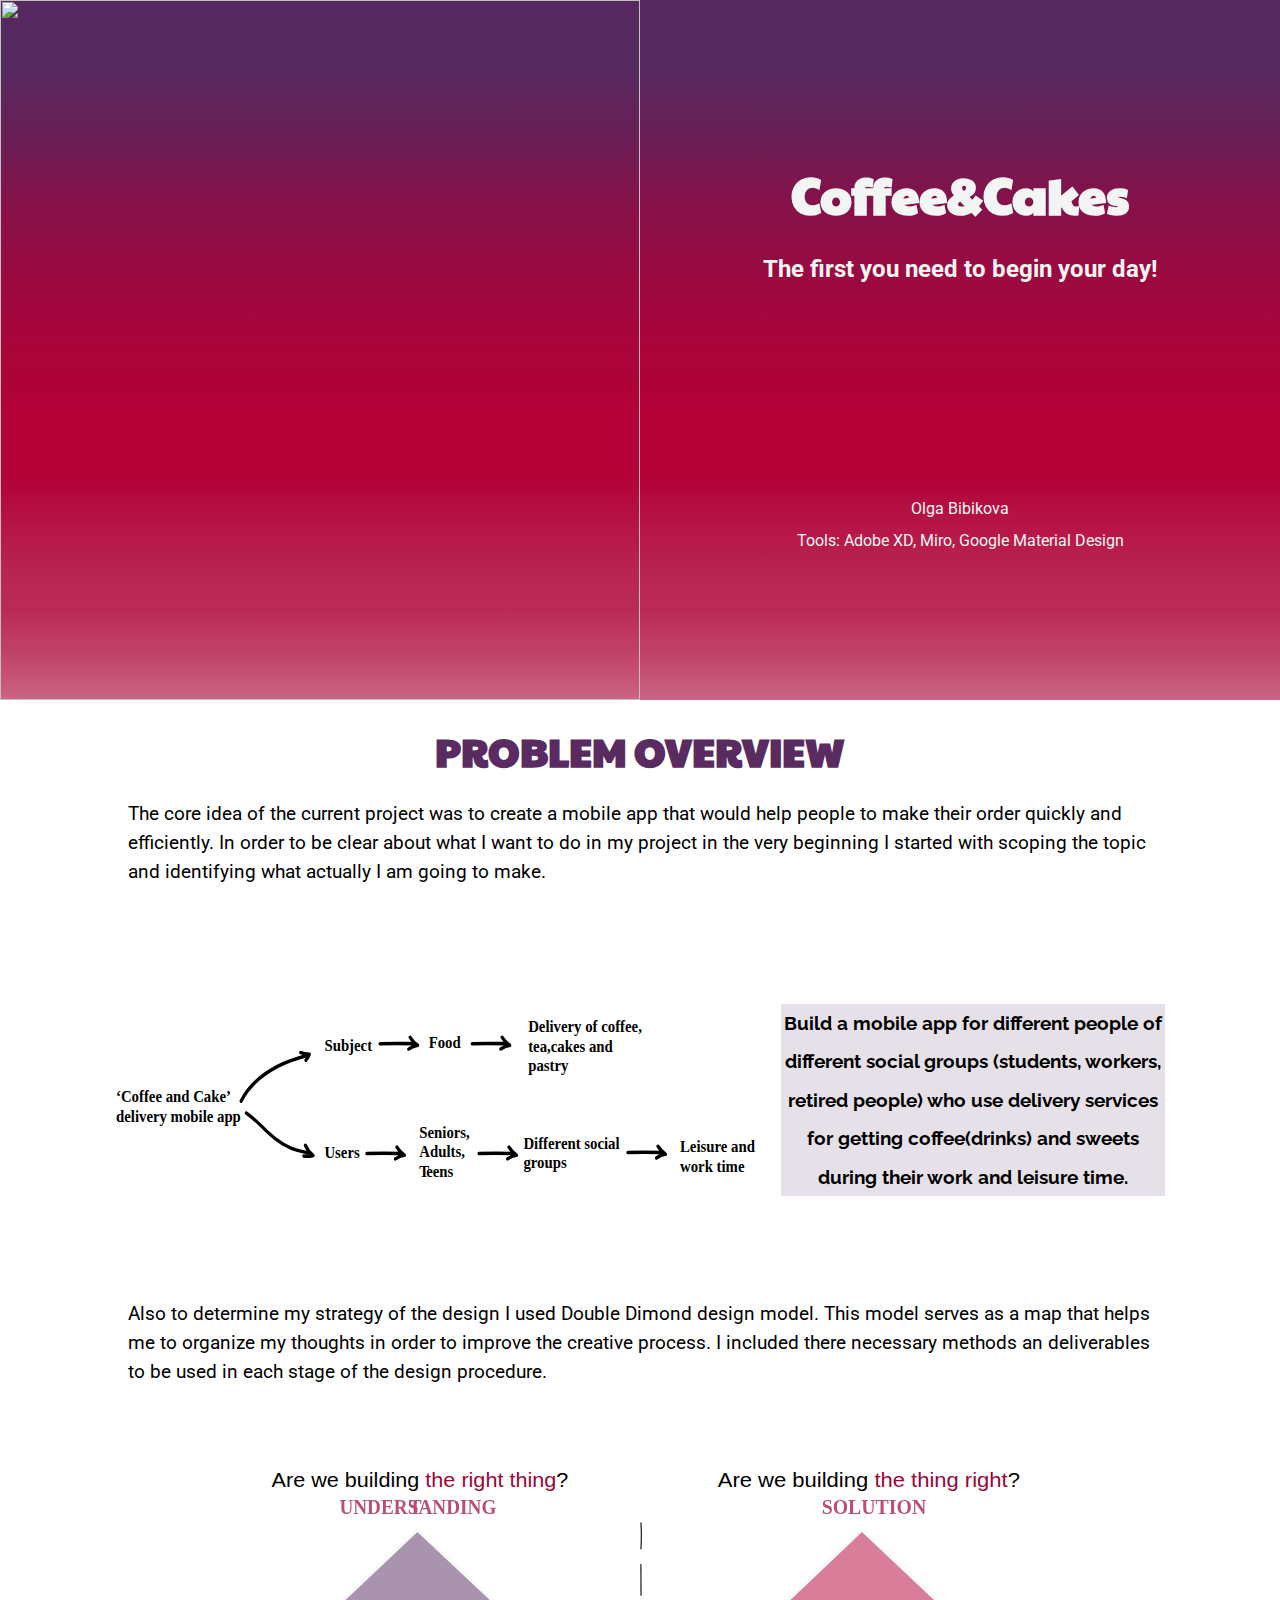
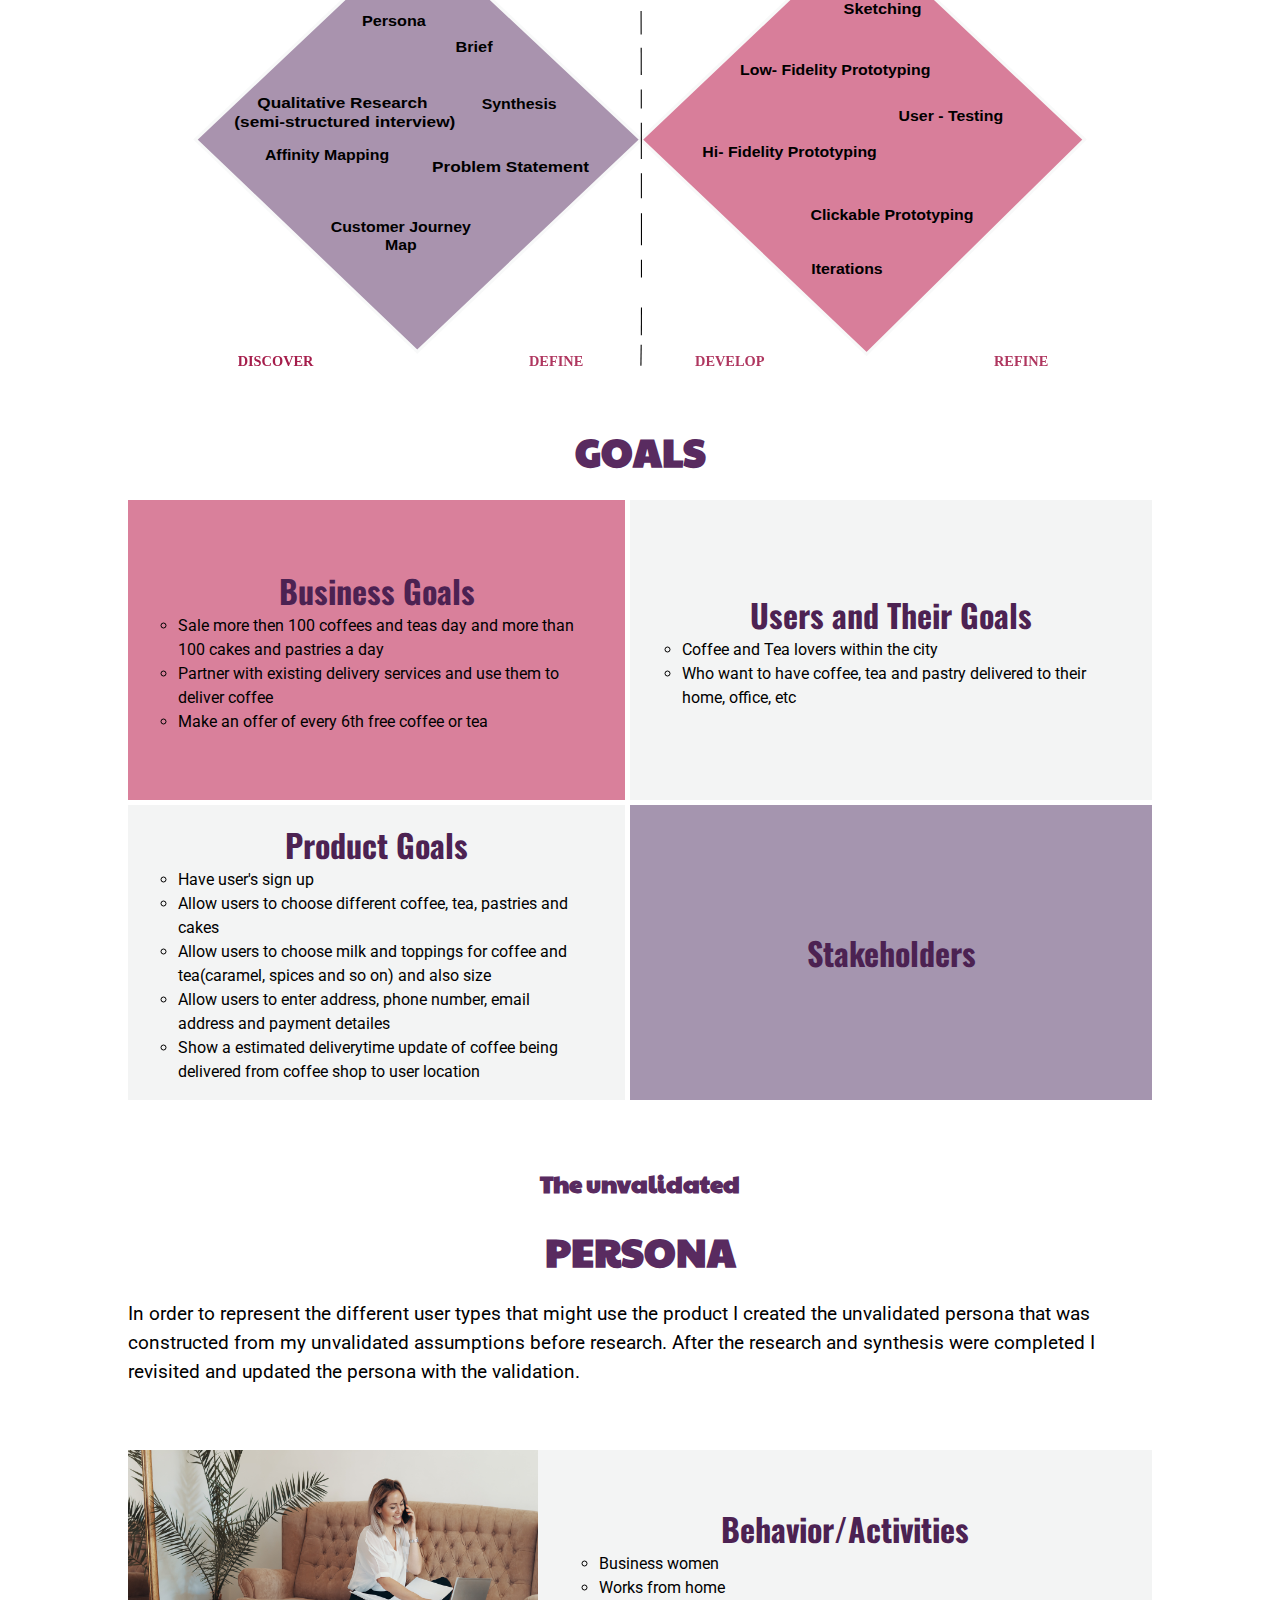
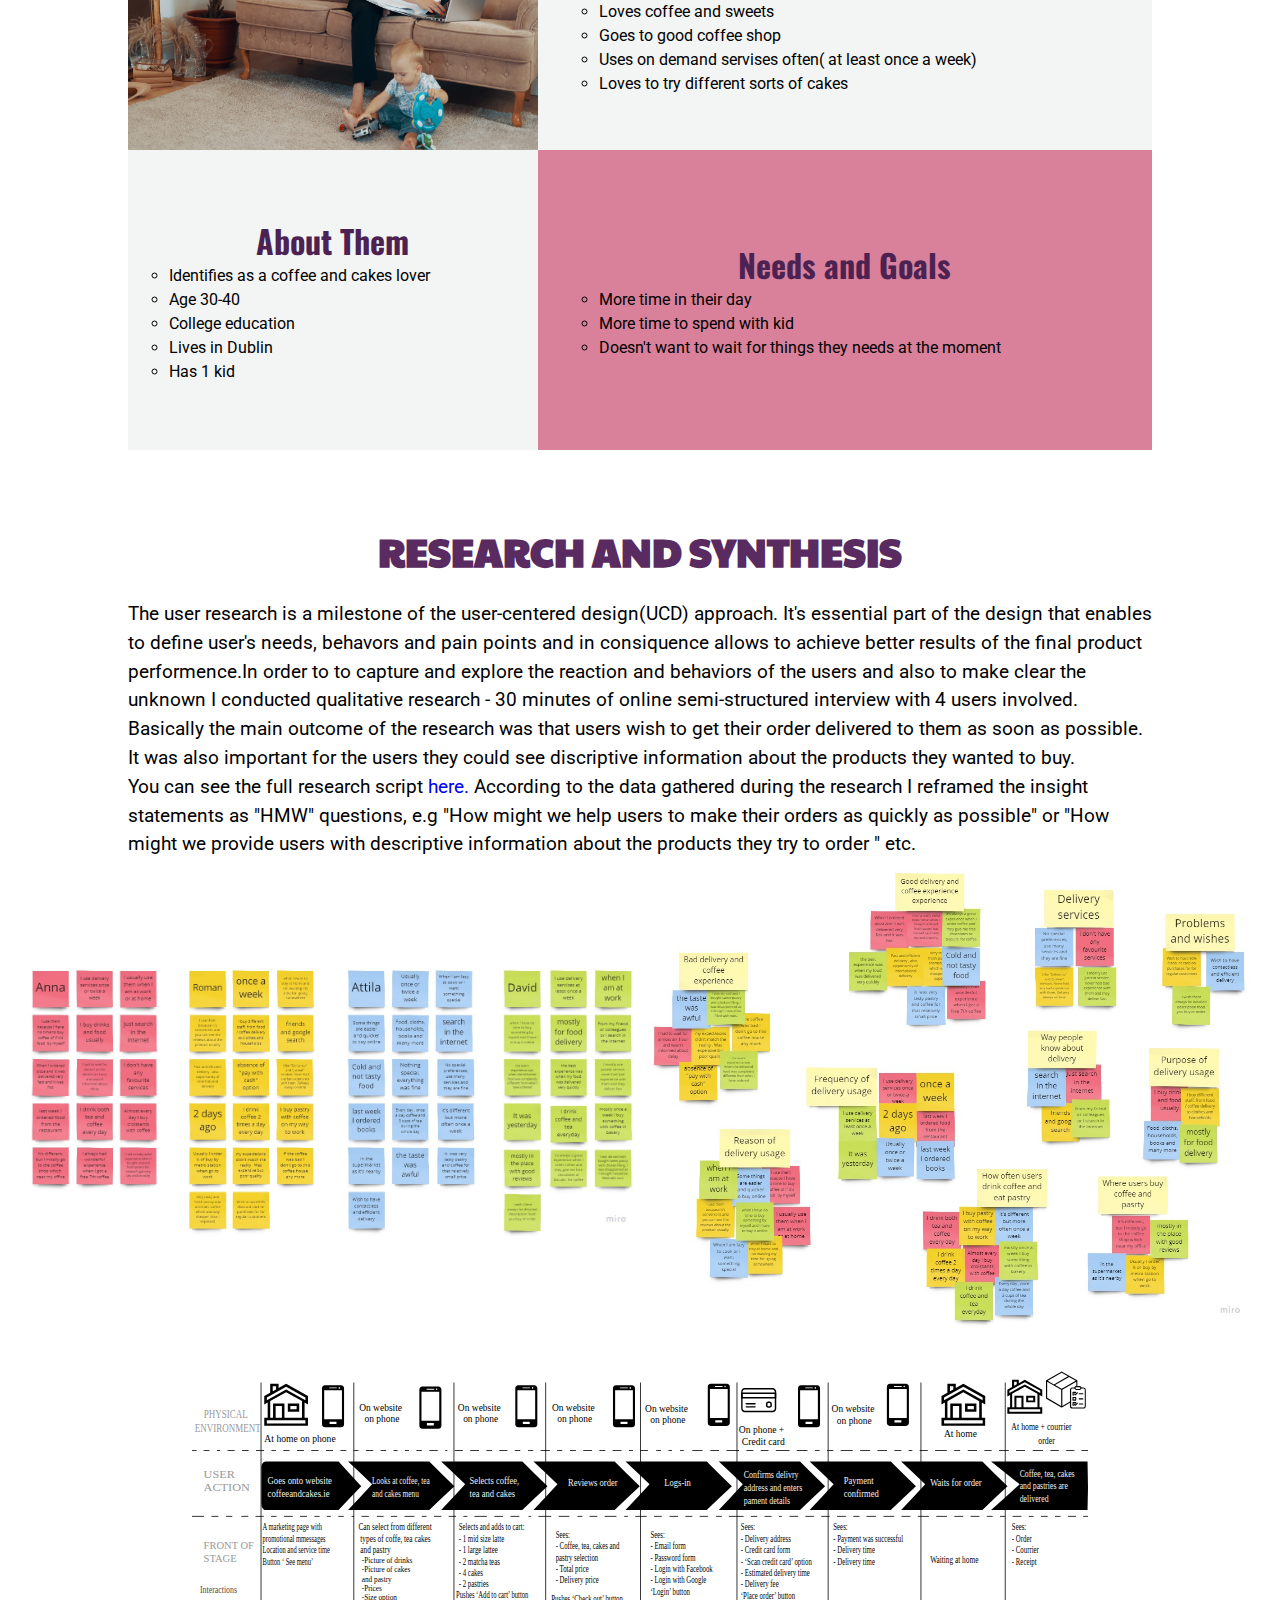
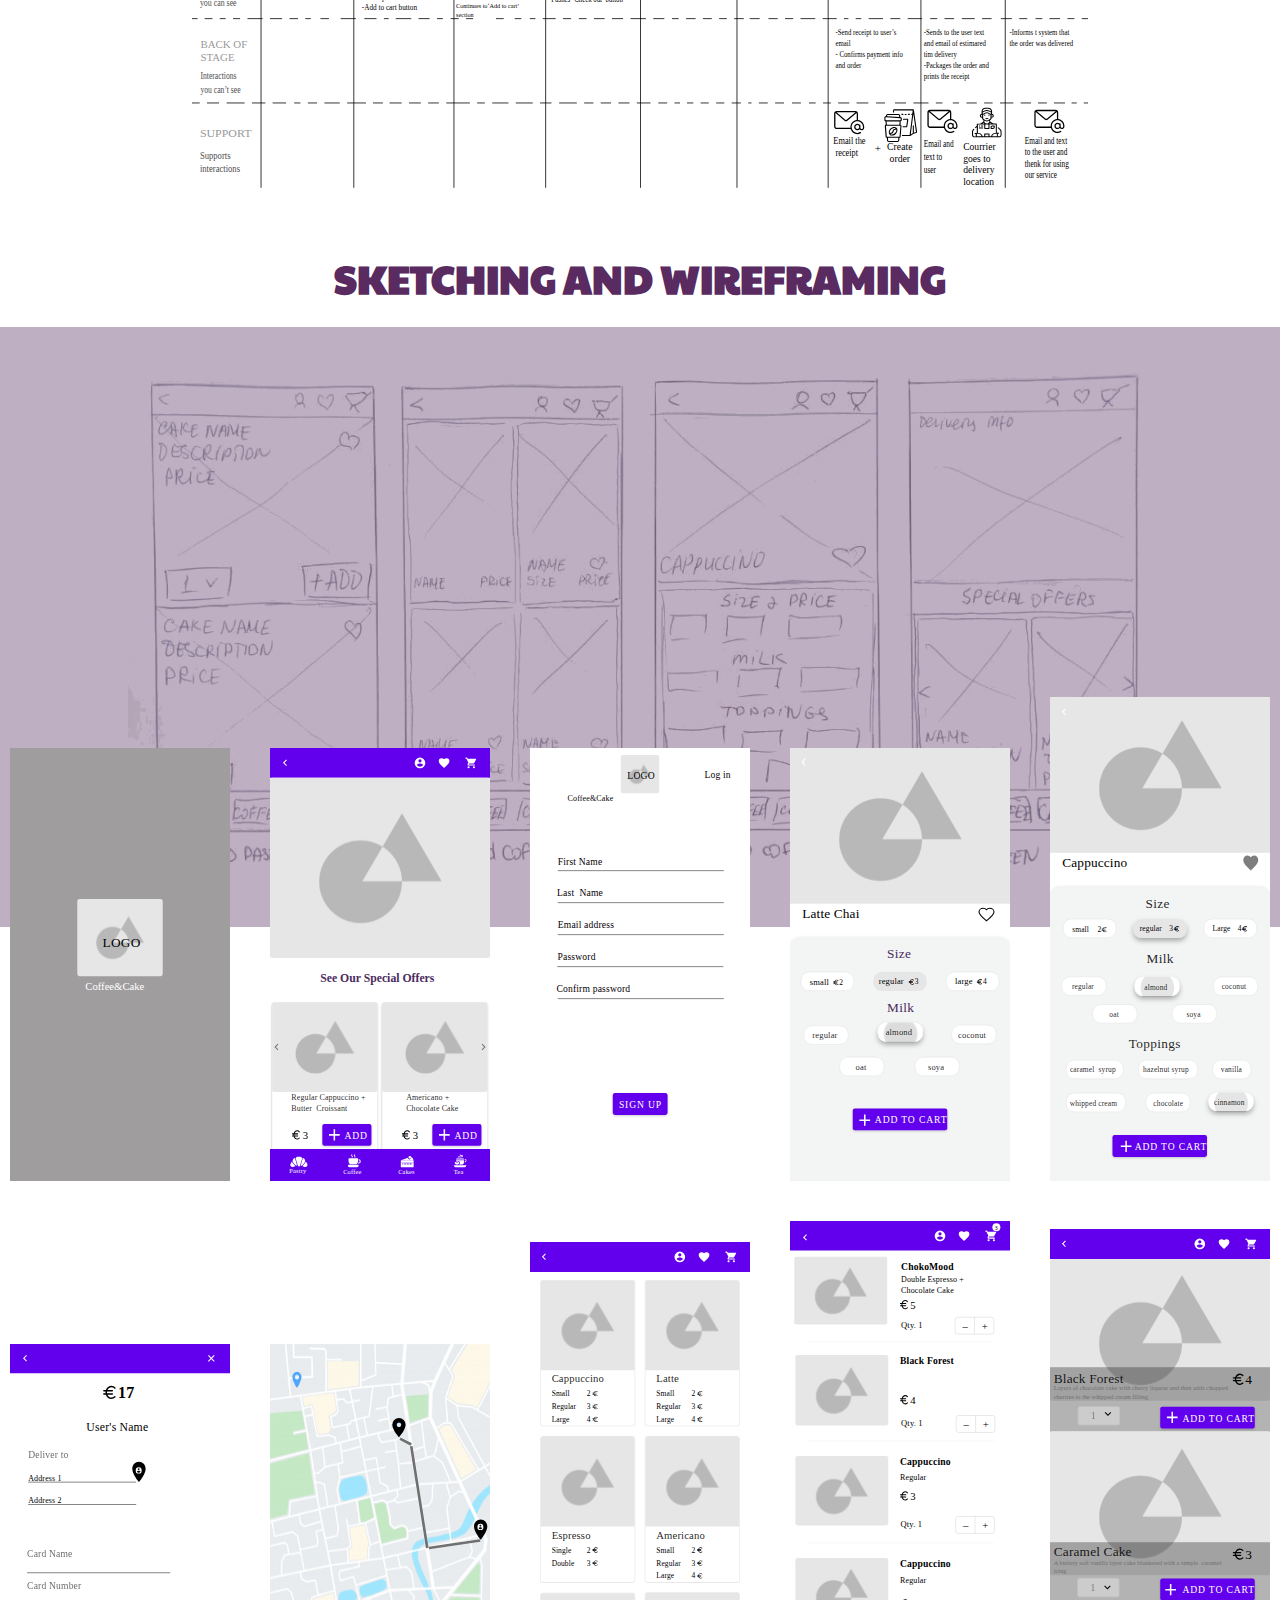
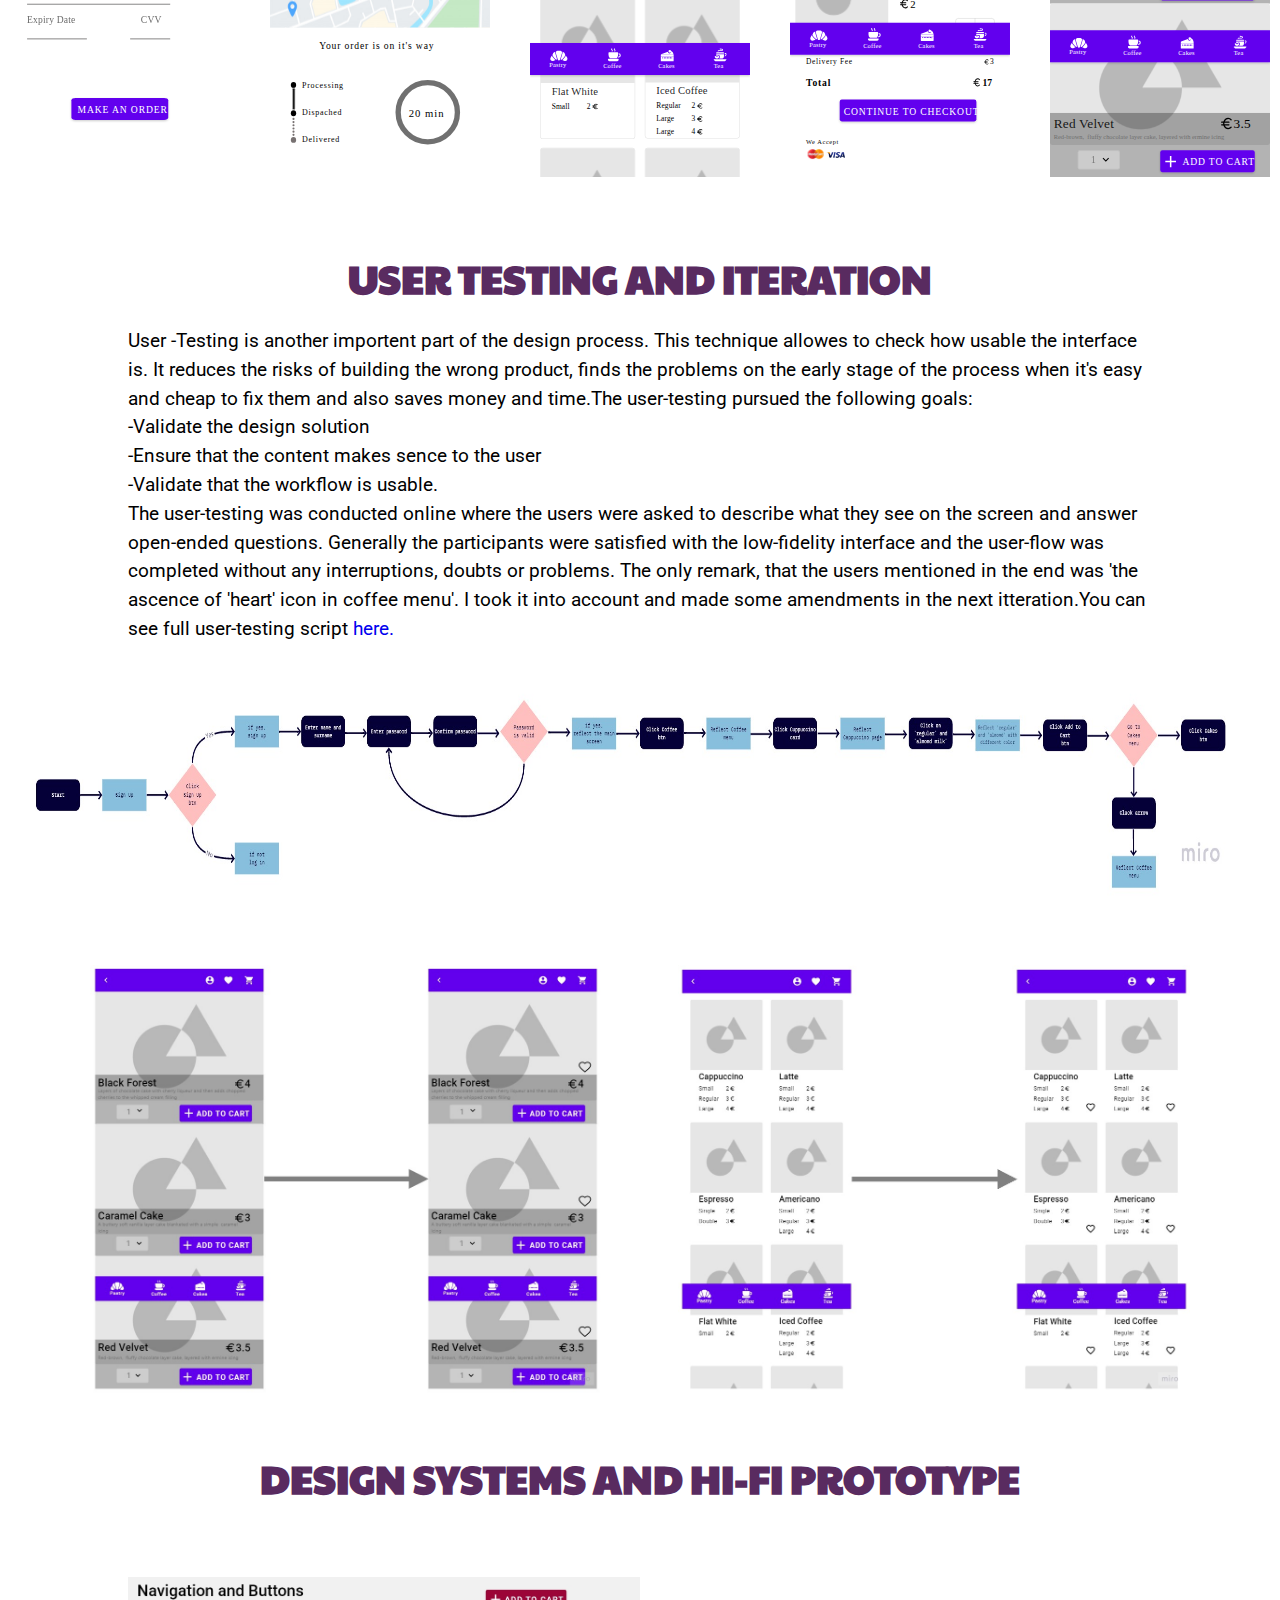
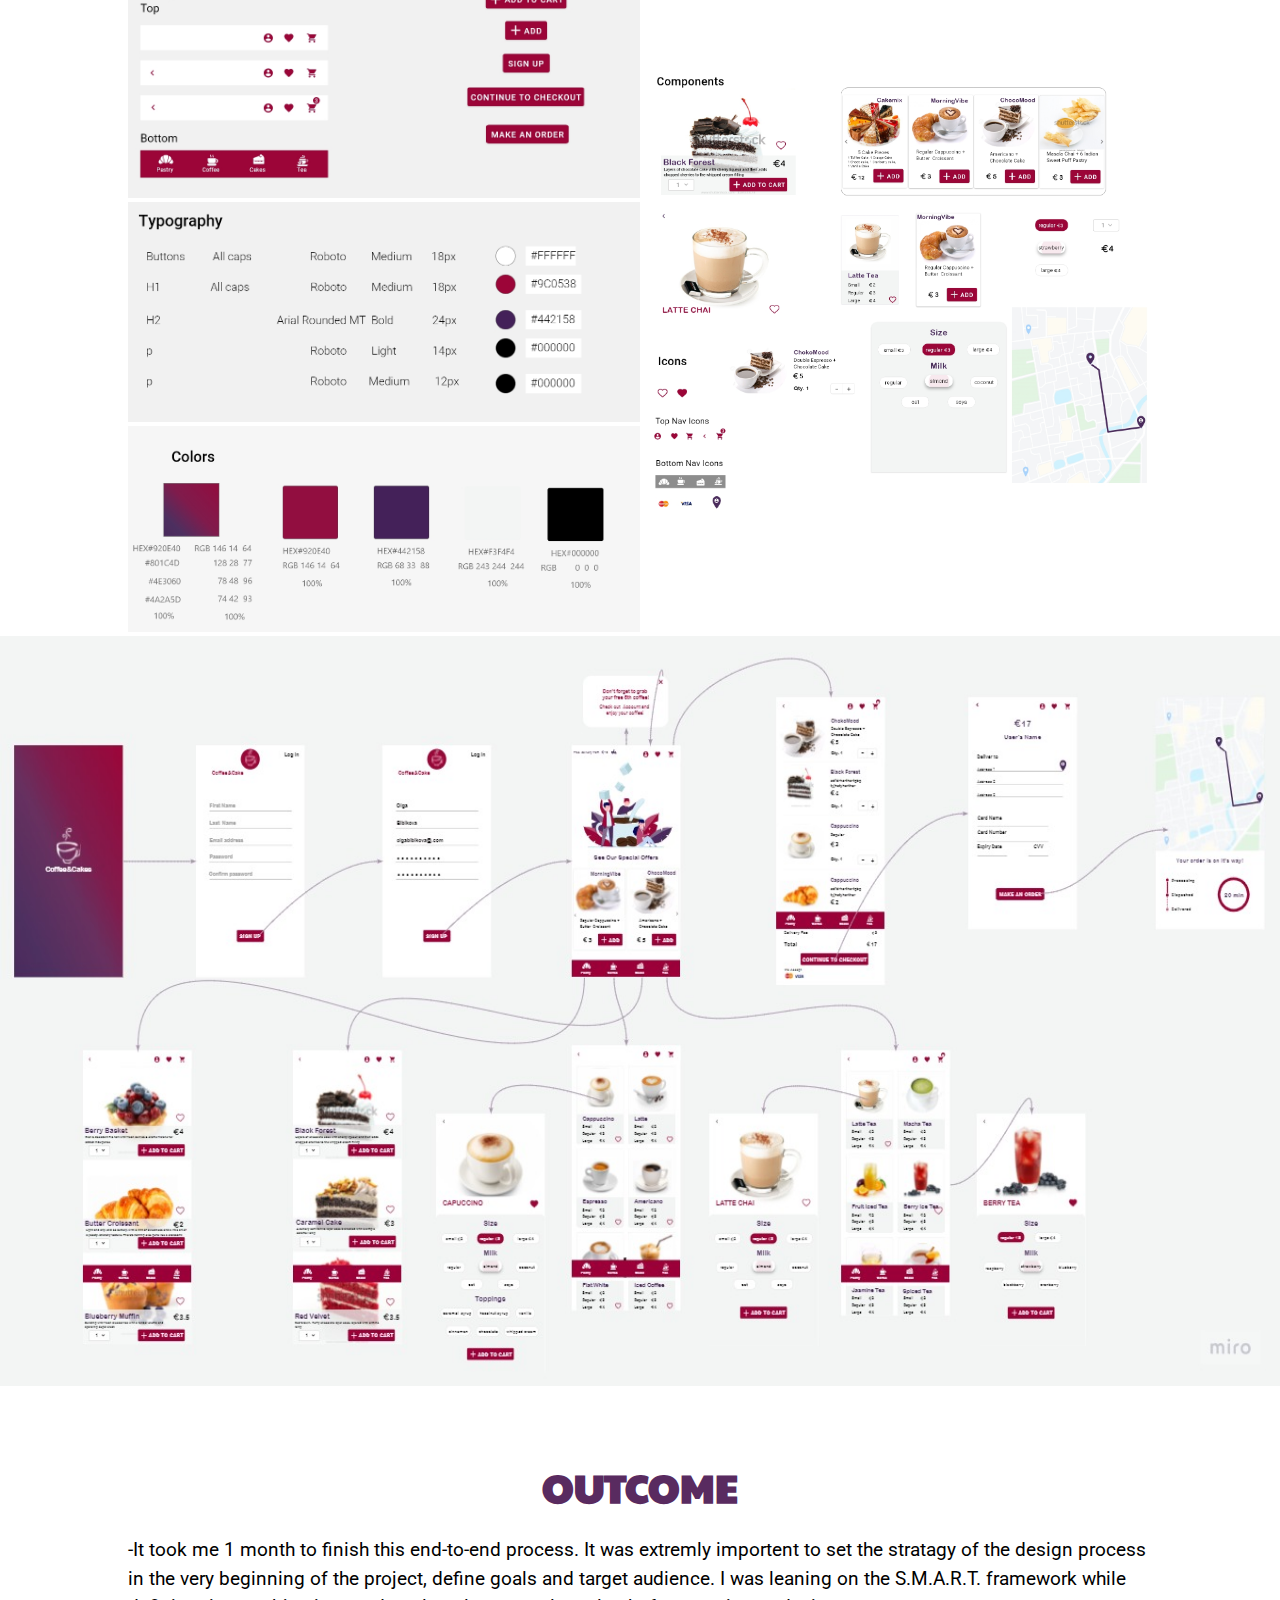
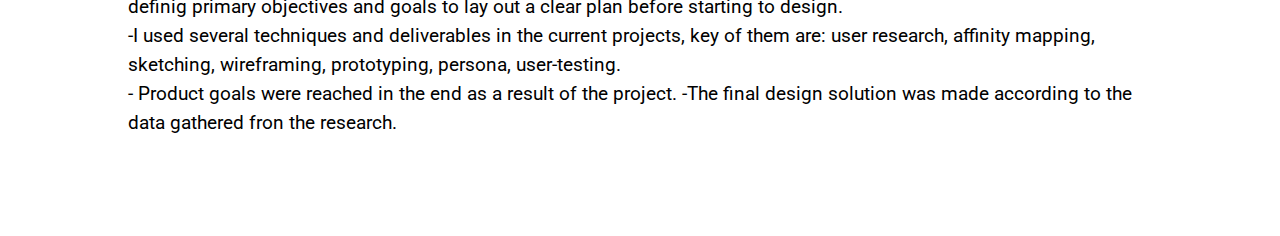
==== commit 361b7493: "Fix text errors" ====
--- a/Coffee and cakes skillshare project/index.html
+++ b/Coffee and cakes skillshare project/index.html
@@ -117,8 +117,8 @@
             <h3> The unvalidated</h3>
             <h1> PERSONA</h1>
             <p>In order to represent the different user types that might use the product I
-                created th eunvalidated persona that was constructed from my unvalidated assumptions
-                before research. After the research and synthesis were competed I revisited and updated the persona
+                created the unvalidated persona that was constructed from my unvalidated assumptions
+                before research. After the research and synthesis were completed I revisited and updated the persona
                 with the validation.
             </p>
             <div class="persona">
@@ -161,15 +161,13 @@
         </article>
         <article id="research">
             <h1>RESEARCH AND SYNTHESIS</h1>
-            <p>The user research is a milestone of the user centered design(UCD) approach. It's essential part of the
-                design
-                that enables to define user's needs, behavors and pain points and in consiquence
+            <p>The user research is a milestone of the user-centered design(UCD) approach. It's essential part of the
+                design that enables to define user's needs, behavors and pain points and in consiquence
                 allows to achieve better results of the final product performence.In order to to capture and explore the
-                reaction and behaviors
-                of the users and also to make clear the unknown
+                reaction and behaviors of the users and also to make clear the unknown
                 I conducted qualitative research - 30 minutes of online semi-structured interview with 4 users involved.
-                Basicly the main outcome of the research was that
-                uers wish to get their order delivered to them as soon as possible. It was also important for the users
+                Basically the main outcome of the research was that
+                users wish to get their order delivered to them as soon as possible. It was also important for the users
                 they could see discriptive information about the products they wanted to buy. <br>
                 You can see the full research script <a href="research script.pdf" target="blank">here.</a> According to
                 the data gathered during the research I
@@ -226,7 +224,7 @@
                 -Validate the design solution<br>
                 -Ensure that the content makes sence to the user<br>
                 -Validate that the workflow is usable.<br>
-                The User-testing was conducted online where the users were asked to describe what they see on the
+                The user-testing was conducted online where the users were asked to describe what they see on the
                 screen and answer open-ended questions. Generally the participants
                 were satisfied with the low-fidelity interface and the user-flow was completed without
                 any interruptions, doubts or problems. The only remark, that the users mentioned in the end
--- a/Coffee and cakes skillshare project/style.css
+++ b/Coffee and cakes skillshare project/style.css
@@ -380,7 +380,7 @@
 
 #lo-fi-prot {
     width: 100%;
-    height: 1750px;
+    height: 1600px;
 }
 
 .lofiimg {
